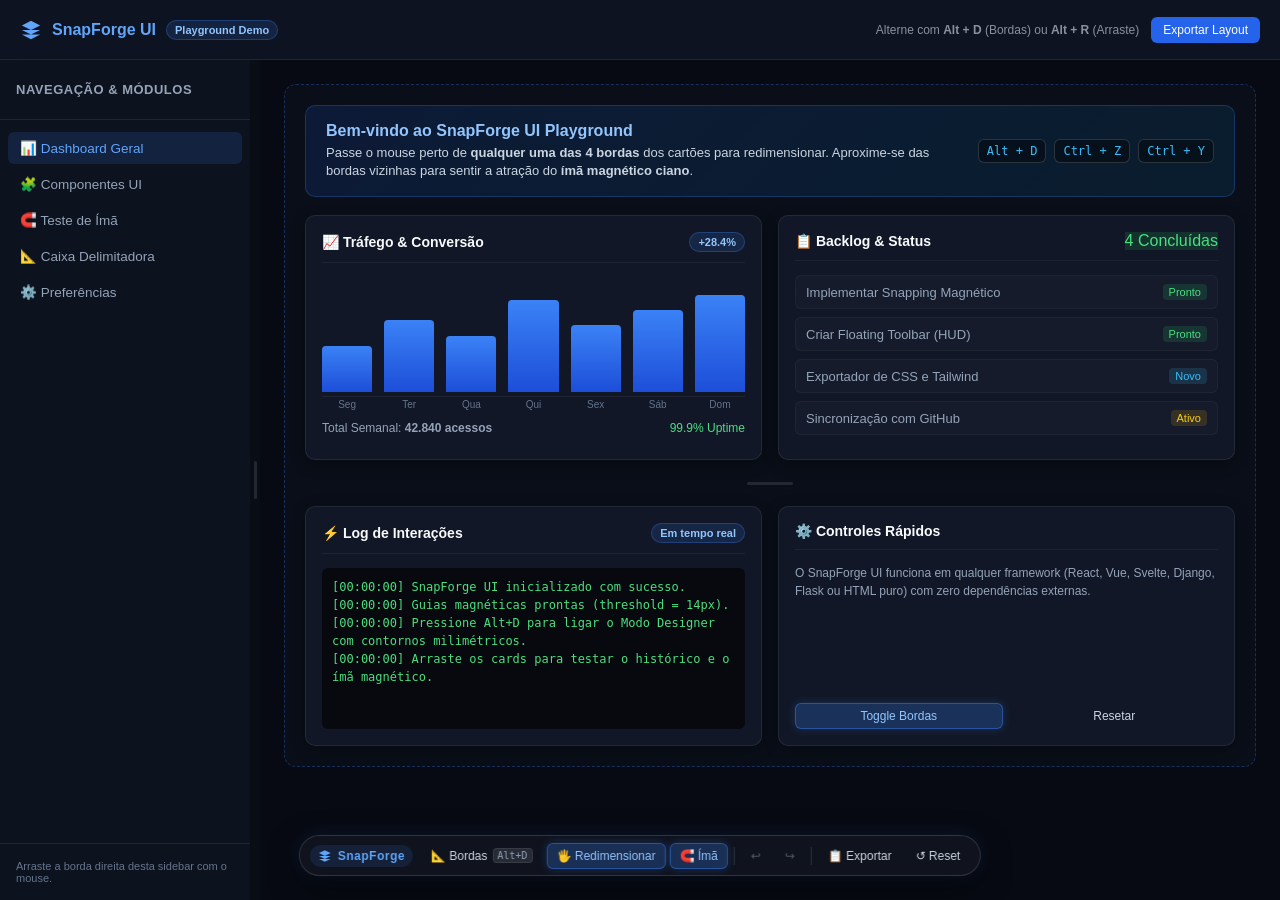
==== examples/index.html @ 5675fc35 "feat: initial release of SnapForge UI with 4-way resizing, magnetic snapping, floating HUD, and layo" ====
<!DOCTYPE html>
<html lang="pt-BR">
<head>
  <meta charset="UTF-8">
  <meta name="viewport" content="width=device-width, initial-scale=1.0">
  <title>SnapForge UI — Interactive Playground & Live Demo</title>
  <link rel="stylesheet" href="../resources/ui-designer.css">
  <style>
    :root {
      --header-height: 60px;
      --sidebar-width: 250px;
      --bg-dark: #090d16;
      --bg-card: #111726;
      --border-color: rgba(255, 255, 255, 0.08);
      --text-main: #f1f5f9;
      --text-muted: #94a3b8;
      --primary: #3b82f6;
    }

    * {
      box-sizing: border-box;
      margin: 0;
      padding: 0;
    }

    body {
      background-color: var(--bg-dark);
      color: var(--text-main);
      font-family: -apple-system, BlinkMacSystemFont, "Segoe UI", Roboto, "Helvetica Neue", sans-serif;
      height: 100vh;
      overflow: hidden;
      display: flex;
      flex-direction: column;
    }

    /* 1. Header Global com Linha Contínua */
    .top-header-clean {
      height: var(--header-height);
      border-bottom: 1px solid var(--border-color);
      display: flex;
      align-items: center;
      justify-content: space-between;
      padding: 0 20px;
      background: rgba(17, 23, 38, 0.7);
      backdrop-filter: blur(10px);
      flex-shrink: 0;
      z-index: 10;
    }

    .brand-section {
      display: flex;
      align-items: center;
      gap: 10px;
      font-weight: 700;
      font-size: 16px;
      color: #60a5fa;
    }

    .header-actions {
      display: flex;
      align-items: center;
      gap: 12px;
    }

    .badge-pill {
      font-size: 11px;
      padding: 3px 8px;
      background: rgba(59, 130, 246, 0.15);
      border: 1px solid rgba(59, 130, 246, 0.3);
      border-radius: 9999px;
      color: #93c5fd;
      font-weight: 600;
    }

    /* 2. Container Principal (Sidebar + Workspace) */
    .app-workspace {
      display: flex;
      flex: 1;
      height: calc(100vh - var(--header-height));
      overflow: hidden;
    }

    /* 3. Sidebar */
    .sidebar {
      width: var(--sidebar-width);
      min-width: 180px;
      max-width: 480px;
      background: #0d121f;
      display: flex;
      flex-direction: column;
      flex-shrink: 0;
      overflow-y: auto;
    }

    .sidebar-header {
      height: var(--header-height);
      display: flex;
      align-items: center;
      padding: 0 16px;
      border-bottom: 1px solid var(--border-color);
      font-weight: 600;
      font-size: 13px;
      color: var(--text-muted);
      text-transform: uppercase;
      letter-spacing: 0.5px;
    }

    .sidebar-nav {
      padding: 12px 8px;
      display: flex;
      flex-direction: column;
      gap: 4px;
    }

    .sidebar-link {
      display: flex;
      align-items: center;
      gap: 10px;
      padding: 8px 12px;
      border-radius: 6px;
      color: var(--text-muted);
      text-decoration: none;
      font-size: 13.5px;
      font-weight: 500;
      transition: all 0.15s ease;
    }

    .sidebar-link:hover, .sidebar-link.active {
      background: rgba(255, 255, 255, 0.05);
      color: #ffffff;
    }

    .sidebar-link.active {
      background: rgba(59, 130, 246, 0.15);
      color: #60a5fa;
    }

    /* 4. Canvas da Página (Caixa Delimitadora Azul) */
    .page-viewport {
      flex: 1;
      overflow: auto;
      padding: 24px;
      background: #070a12;
      position: relative;
    }

    .app-page {
      max-width: var(--page-width, 100%);
      min-height: 520px;
      background: rgba(17, 23, 38, 0.35);
      border: 1px dashed rgba(59, 130, 246, 0.3);
      border-radius: 12px;
      padding: 20px;
      display: flex;
      flex-direction: column;
      gap: 18px;
      position: relative;
      transition: border-color 0.2s;
    }

    .banner-welcome {
      background: linear-gradient(135deg, rgba(37, 99, 235, 0.15) 0%, rgba(14, 165, 233, 0.1) 100%);
      border: 1px solid rgba(59, 130, 246, 0.25);
      border-radius: 10px;
      padding: 16px 20px;
      display: flex;
      align-items: center;
      justify-content: space-between;
      gap: 16px;
    }

    .banner-welcome h2 {
      font-size: 16px;
      color: #93c5fd;
      margin-bottom: 4px;
    }

    .banner-welcome p {
      font-size: 13px;
      color: #cbd5e1;
      line-height: 1.4;
    }

    .keys-hint {
      display: flex;
      gap: 8px;
      flex-shrink: 0;
    }

    .key-badge {
      display: inline-flex;
      align-items: center;
      gap: 4px;
      background: rgba(0, 0, 0, 0.4);
      border: 1px solid rgba(255, 255, 255, 0.15);
      padding: 4px 8px;
      border-radius: 6px;
      font-size: 12px;
      font-family: monospace;
      color: #38bdf8;
    }

    /* 5. Grid de Painéis Resizáveis */
    .dashboard-row {
      display: flex;
      gap: 16px;
      align-items: stretch;
      min-height: 240px;
    }

    .panel-card {
      background: var(--bg-card);
      border: 1px solid var(--border-color);
      border-radius: 10px;
      padding: 16px;
      display: flex;
      flex-direction: column;
      overflow: hidden;
      box-shadow: 0 4px 15px rgba(0, 0, 0, 0.25);
      flex: 1;
      min-width: 220px;
    }

    .panel-card-head {
      display: flex;
      align-items: center;
      justify-content: space-between;
      margin-bottom: 14px;
      padding-bottom: 10px;
      border-bottom: 1px solid rgba(255, 255, 255, 0.05);
    }

    .panel-card-title {
      font-size: 14px;
      font-weight: 600;
      color: #f8fafc;
      display: flex;
      align-items: center;
      gap: 8px;
    }

    .panel-card-body {
      flex: 1;
      display: flex;
      flex-direction: column;
      font-size: 13px;
      color: var(--text-muted);
    }

    /* Simulação de Gráfico de Barras */
    .chart-bar-container {
      display: flex;
      align-items: flex-end;
      gap: 12px;
      height: 120px;
      padding: 12px 0 4px;
      border-bottom: 1px solid rgba(255, 255, 255, 0.06);
    }

    .chart-bar {
      flex: 1;
      background: linear-gradient(180deg, #3b82f6 0%, #1d4ed8 100%);
      border-radius: 4px 4px 0 0;
      transition: height 0.3s ease;
      position: relative;
    }

    .chart-bar:hover {
      background: linear-gradient(180deg, #60a5fa 0%, #2563eb 100%);
    }

    .chart-bar::after {
      content: attr(data-label);
      position: absolute;
      bottom: -18px;
      left: 50%;
      transform: translateX(-50%);
      font-size: 10px;
      color: #64748b;
    }

    /* Lista de Itens / Tarefas */
    .task-item {
      display: flex;
      align-items: center;
      justify-content: space-between;
      padding: 8px 10px;
      background: rgba(255, 255, 255, 0.02);
      border: 1px solid rgba(255, 255, 255, 0.04);
      border-radius: 6px;
      margin-bottom: 8px;
    }

    .task-badge {
      font-size: 11px;
      padding: 2px 6px;
      border-radius: 4px;
    }
    .badge-ok { background: rgba(34, 197, 94, 0.15); color: #4ade80; }
    .badge-warn { background: rgba(234, 179, 8, 0.15); color: #facc15; }
    .badge-info { background: rgba(56, 189, 248, 0.15); color: #38bdf8; }

    /* Terminal de Logs */
    .terminal-box {
      background: #07090e;
      border-radius: 6px;
      padding: 10px;
      font-family: monospace;
      font-size: 12px;
      color: #4ade80;
      line-height: 1.5;
      overflow-y: auto;
      flex: 1;
    }
  </style>
</head>
<body class="enable-resizing">

  <!-- 1. Header Global -->
  <header class="top-header-clean">
    <div class="brand-section">
      <svg width="22" height="22" viewBox="0 0 24 24" fill="currentColor">
        <path d="M12 2L2 7l10 5 10-5-10-5zM2 17l10 5 10-5M2 12l10 5 10-5"/>
      </svg>
      <span>SnapForge UI</span>
      <span class="badge-pill">Playground Demo</span>
    </div>

    <div class="header-actions">
      <span style="font-size:12px; color:#8b90a0;">Alterne com <b>Alt + D</b> (Bordas) ou <b>Alt + R</b> (Arraste)</span>
      <button class="btn-clean-action" style="padding:6px 12px; font-size:12px; border-radius:6px; background:#2563eb; color:#fff; border:none; cursor:pointer;" onclick="SnapForge.openExportModal()">
        Exportar Layout
      </button>
    </div>
  </header>

  <!-- 2. Workspace com Sidebar e Canvas -->
  <div class="app-workspace">

    <!-- Barra Lateral -->
    <aside class="sidebar">
      <div class="sidebar-header">
        <span>Navegação & Módulos</span>
      </div>
      <nav class="sidebar-nav">
        <a href="#" class="sidebar-link active">📊 Dashboard Geral</a>
        <a href="#" class="sidebar-link">🧩 Componentes UI</a>
        <a href="#" class="sidebar-link">🧲 Teste de Ímã</a>
        <a href="#" class="sidebar-link">📐 Caixa Delimitadora</a>
        <a href="#" class="sidebar-link">⚙️ Preferências</a>
      </nav>
      <div style="padding:16px; margin-top:auto; font-size:11px; color:#64748b; border-top:1px solid var(--border-color);">
        Arraste a borda direita desta sidebar com o mouse.
      </div>
    </aside>

    <!-- Divisor Arrastável Lateral -->
    <div class="layout-resizer" title="Arraste para redimensionar a sidebar"></div>

    <!-- Área Principal de Design -->
    <main class="page-viewport">
      <div class="app-page active">

        <!-- Banner com Instruções Rápidas -->
        <div class="banner-welcome">
          <div>
            <h2>Bem-vindo ao SnapForge UI Playground</h2>
            <p>Passe o mouse perto de <b>qualquer uma das 4 bordas</b> dos cartões para redimensionar. Aproxime-se das bordas vizinhas para sentir a atração do <b>ímã magnético ciano</b>.</p>
          </div>
          <div class="keys-hint">
            <span class="key-badge">Alt + D</span>
            <span class="key-badge">Ctrl + Z</span>
            <span class="key-badge">Ctrl + Y</span>
          </div>
        </div>

        <!-- Linha Superior de Painéis -->
        <div class="dashboard-row">
          
          <!-- Card 1: Métricas -->
          <div class="panel-card" id="card-metrics">
            <div class="panel-card-head">
              <span class="panel-card-title">📈 Tráfego & Conversão</span>
              <span class="badge-pill">+28.4%</span>
            </div>
            <div class="panel-card-body">
              <div class="chart-bar-container">
                <div class="chart-bar" style="height: 45%;" data-label="Seg"></div>
                <div class="chart-bar" style="height: 70%;" data-label="Ter"></div>
                <div class="chart-bar" style="height: 55%;" data-label="Qua"></div>
                <div class="chart-bar" style="height: 90%;" data-label="Qui"></div>
                <div class="chart-bar" style="height: 65%;" data-label="Sex"></div>
                <div class="chart-bar" style="height: 80%;" data-label="Sáb"></div>
                <div class="chart-bar" style="height: 95%;" data-label="Dom"></div>
              </div>
              <div style="margin-top:24px; display:flex; justify-content:space-between; font-size:12px;">
                <span>Total Semanal: <b>42.840 acessos</b></span>
                <span style="color:#4ade80;">99.9% Uptime</span>
              </div>
            </div>
          </div>

          <!-- Card 2: Tarefas -->
          <div class="panel-card" id="card-tasks">
            <div class="panel-card-head">
              <span class="panel-card-title">📋 Backlog & Status</span>
              <span class="badge-ok">4 Concluídas</span>
            </div>
            <div class="panel-card-body">
              <div class="task-item">
                <span>Implementar Snapping Magnético</span>
                <span class="task-badge badge-ok">Pronto</span>
              </div>
              <div class="task-item">
                <span>Criar Floating Toolbar (HUD)</span>
                <span class="task-badge badge-ok">Pronto</span>
              </div>
              <div class="task-item">
                <span>Exportador de CSS e Tailwind</span>
                <span class="task-badge badge-info">Novo</span>
              </div>
              <div class="task-item">
                <span>Sincronização com GitHub</span>
                <span class="task-badge badge-warn">Ativo</span>
              </div>
            </div>
          </div>

        </div>

        <!-- Divisor Horizontal Arrastável entre Linhas -->
        <div class="layout-resizer-vertical" title="Arraste para redimensionar verticalmente"></div>

        <!-- Linha Inferior de Painéis -->
        <div class="dashboard-row">

          <!-- Card 3: Terminal de Eventos -->
          <div class="panel-card" id="card-logs">
            <div class="panel-card-head">
              <span class="panel-card-title">⚡ Log de Interações</span>
              <span class="badge-pill">Em tempo real</span>
            </div>
            <div class="panel-card-body">
              <div class="terminal-box" id="logBox">
                [00:00:00] SnapForge UI inicializado com sucesso.<br>
                [00:00:00] Guias magnéticas prontas (threshold = 14px).<br>
                [00:00:00] Pressione Alt+D para ligar o Modo Designer com contornos milimétricos.<br>
                [00:00:00] Arraste os cards para testar o histórico e o ímã magnético.
              </div>
            </div>
          </div>

          <!-- Card 4: Ajustes Rápidos -->
          <div class="panel-card" id="card-settings">
            <div class="panel-card-head">
              <span class="panel-card-title">⚙️ Controles Rápidos</span>
            </div>
            <div class="panel-card-body" style="gap:10px;">
              <p style="font-size:12px; line-height:1.5;">
                O SnapForge UI funciona em qualquer framework (React, Vue, Svelte, Django, Flask ou HTML puro) com zero dependências externas.
              </p>
              <div style="display:flex; gap:8px; margin-top:auto;">
                <button class="snapforge-btn active" style="flex:1; justify-content:center;" onclick="SnapForge.toggleEdges()">
                  Toggle Bordas
                </button>
                <button class="snapforge-btn" style="flex:1; justify-content:center;" onclick="SnapForge.resetAll(true)">
                  Resetar
                </button>
              </div>
            </div>
          </div>

        </div>

      </div>
    </main>

  </div>

  <!-- Inclusão do Motor JavaScript SnapForge UI -->
  <script src="../resources/ui-designer.js"></script>
  <script>
    window.addEventListener('DOMContentLoaded', () => {
      SnapForge.init({
        cardSelector: '.panel-card',
        pageSelector: '.app-page.active',
        storagePrefix: 'snapforge_demo',
        showToolbar: true,
        enableMagneticSnap: true,
        snapThreshold: 14
      });

      // Log interativo
      const logBox = document.getElementById('logBox');
      function addLog(msg) {
        if (!logBox) return;
        const time = new Date().toLocaleTimeString();
        logBox.innerHTML += `<br>[${time}] ${msg}`;
        logBox.scrollTop = logBox.scrollHeight;
      }

      window.addEventListener('keydown', (e) => {
        if (e.altKey && (e.key === 'd' || e.key === 'D')) {
          addLog('Atalho Alt+D acionado: Alternou contornos');
        }
        if ((e.ctrlKey || e.metaKey) && (e.key === 'z' || e.key === 'Z')) {
          addLog('Atalho Desfazer acionado');
        }
      });
    });
  </script>
</body>
</html>
---- resources/ui-designer.css ----
/* ==============================================================================
   UI Layout Designer & Edge Inspector - Reusable CSS
   ============================================================================== */

/* 1. Modo Designer / Detecção de Bordas Milimétrica (Outlines) */
body.debug-edges * {
  outline: 1px dashed rgba(255, 255, 255, 0.12) !important;
}

body.debug-edges .viewport-container,
body.debug-edges .app-page {
  outline: 2px dashed rgba(59, 130, 246, 0.8) !important;
  outline-offset: -2px;
}

body.debug-edges .grid-container,
body.debug-edges .dashboard-grid {
  outline: 2px dashed rgba(245, 158, 11, 0.8) !important;
}

body.debug-edges .panel-card,
body.debug-edges .card,
body.debug-edges [data-resizable="true"] {
  outline: 1.5px solid rgba(54, 214, 113, 0.85) !important;
  outline-offset: -1px;
}

body.debug-edges .metric-box {
  outline: 1.5px solid rgba(0, 212, 255, 0.85) !important;
}

body.debug-edges input,
body.debug-edges select,
body.debug-edges textarea {
  outline: 1.5px solid rgba(255, 99, 132, 0.75) !important;
}

/* 2. Redimensionador Universal nos 4 Lados */
.panel-card,
.card,
[data-resizable="true"] {
  box-sizing: border-box;
  position: relative;
}

body.enable-resizing .panel-card,
body.enable-resizing .card,
body.enable-resizing [data-resizable="true"] {
  box-sizing: border-box;
  max-height: 85vh; /* Previne estouro e scroll infinito */
}

/* Indicadores de Borda Ativa nos 4 Lados */
body.enable-resizing .resizing-n { border-top: 2px solid #3b82f6 !important; }
body.enable-resizing .resizing-s { border-bottom: 2px solid #3b82f6 !important; }
body.enable-resizing .resizing-e { border-right: 2px solid #3b82f6 !important; }
body.enable-resizing .resizing-w { border-left: 2px solid #3b82f6 !important; }

/* 3. Divisores Arrastáveis (Splitters de Colunas e Linhas) */
.layout-resizer {
  width: 10px;
  cursor: col-resize;
  background: transparent;
  flex-shrink: 0;
  display: flex;
  align-items: center;
  justify-content: center;
  user-select: none;
}
.layout-resizer::after {
  content: "";
  width: 3px;
  height: 38px;
  background: #8b90a0;
  border-radius: 2px;
  opacity: 0.2;
  transition: all 0.2s ease;
}
body.enable-resizing .layout-resizer:hover::after,
body.enable-resizing .layout-resizer.is-dragging::after {
  background: #3b82f6;
  opacity: 1;
  height: 56px;
  box-shadow: 0 0 10px rgba(59, 130, 246, 0.85);
}

.layout-resizer-vertical {
  height: 10px;
  cursor: row-resize;
  background: transparent;
  flex-shrink: 0;
  display: flex;
  align-items: center;
  justify-content: center;
  user-select: none;
}
.layout-resizer-vertical::after {
  content: "";
  width: 46px;
  height: 3px;
  background: #8b90a0;
  border-radius: 2px;
  opacity: 0.2;
  transition: all 0.2s ease;
}
body.enable-resizing .layout-resizer-vertical:hover::after,
body.enable-resizing .layout-resizer-vertical.is-dragging::after {
  background: #3b82f6;
  opacity: 1;
  width: 72px;
  box-shadow: 0 0 10px rgba(59, 130, 246, 0.85);
}

/* ==============================================================================
   4. SnapForge Floating HUD (Barra Flutuante de Controle)
   ============================================================================== */
.snapforge-hud {
  position: fixed;
  bottom: 24px;
  left: 50%;
  transform: translateX(-50%);
  z-index: 100000;
  display: flex;
  align-items: center;
  gap: 8px;
  padding: 6px 10px;
  background: rgba(18, 22, 34, 0.85);
  backdrop-filter: blur(12px);
  -webkit-backdrop-filter: blur(12px);
  border: 1px solid rgba(255, 255, 255, 0.14);
  border-radius: 9999px;
  box-shadow: 0 10px 30px rgba(0, 0, 0, 0.5), 0 0 20px rgba(59, 130, 246, 0.15);
  font-family: -apple-system, BlinkMacSystemFont, "Segoe UI", Roboto, "Helvetica Neue", sans-serif;
  font-size: 13px;
  color: #f1f5f9;
  user-select: none;
  transition: all 0.25s cubic-bezier(0.16, 1, 0.3, 1);
}

.snapforge-hud.snapforge-minimized {
  padding: 6px 12px;
  border-radius: 9999px;
  background: rgba(18, 22, 34, 0.9);
}

.snapforge-hud.snapforge-minimized .snapforge-hud-group {
  display: none !important;
}

.snapforge-hud-brand {
  display: flex;
  align-items: center;
  gap: 6px;
  font-weight: 700;
  font-size: 12px;
  letter-spacing: 0.5px;
  color: #60a5fa;
  padding: 4px 8px;
  border-radius: 9999px;
  background: rgba(59, 130, 246, 0.12);
  cursor: pointer;
}

.snapforge-hud-brand svg {
  width: 14px;
  height: 14px;
  fill: currentColor;
}

.snapforge-hud-group {
  display: flex;
  align-items: center;
  gap: 4px;
}

.snapforge-hud-sep {
  width: 1px;
  height: 18px;
  background: rgba(255, 255, 255, 0.12);
  margin: 0 2px;
}

.snapforge-btn {
  display: inline-flex;
  align-items: center;
  gap: 5px;
  background: transparent;
  border: 1px solid transparent;
  color: #cbd5e1;
  padding: 5px 9px;
  border-radius: 6px;
  font-size: 12px;
  font-weight: 500;
  cursor: pointer;
  transition: all 0.15s ease;
  white-space: nowrap;
}

.snapforge-btn:hover {
  background: rgba(255, 255, 255, 0.08);
  color: #ffffff;
  border-color: rgba(255, 255, 255, 0.1);
}

.snapforge-btn.active {
  background: rgba(59, 130, 246, 0.25);
  color: #93c5fd;
  border-color: rgba(59, 130, 246, 0.45);
  box-shadow: 0 0 10px rgba(59, 130, 246, 0.25);
}

.snapforge-btn:disabled {
  opacity: 0.35;
  cursor: not-allowed;
  pointer-events: none;
}

.snapforge-btn kbd {
  font-size: 10px;
  background: rgba(255, 255, 255, 0.1);
  padding: 1px 4px;
  border-radius: 4px;
  color: #94a3b8;
  border: 1px solid rgba(255, 255, 255, 0.08);
}

/* ==============================================================================
   5. SnapForge Modal de Exportação
   ============================================================================== */
.snapforge-modal-backdrop {
  position: fixed;
  inset: 0;
  background: rgba(0, 0, 0, 0.7);
  backdrop-filter: blur(6px);
  -webkit-backdrop-filter: blur(6px);
  z-index: 100005;
  display: flex;
  align-items: center;
  justify-content: center;
  padding: 20px;
  opacity: 0;
  pointer-events: none;
  transition: opacity 0.2s ease;
}

.snapforge-modal-backdrop.active {
  opacity: 1;
  pointer-events: auto;
}

.snapforge-modal {
  background: #111520;
  border: 1px solid rgba(255, 255, 255, 0.15);
  border-radius: 12px;
  width: 100%;
  max-width: 640px;
  box-shadow: 0 20px 50px rgba(0, 0, 0, 0.7), 0 0 25px rgba(59, 130, 246, 0.2);
  display: flex;
  flex-direction: column;
  overflow: hidden;
  transform: scale(0.96);
  transition: transform 0.2s ease;
}

.snapforge-modal-backdrop.active .snapforge-modal {
  transform: scale(1);
}

.snapforge-modal-header {
  display: flex;
  align-items: center;
  justify-content: space-between;
  padding: 14px 18px;
  border-bottom: 1px solid rgba(255, 255, 255, 0.08);
}

.snapforge-modal-title {
  font-size: 15px;
  font-weight: 600;
  color: #f8fafc;
  display: flex;
  align-items: center;
  gap: 8px;
}

.snapforge-modal-close {
  background: none;
  border: none;
  color: #94a3b8;
  font-size: 18px;
  cursor: pointer;
  padding: 4px;
  line-height: 1;
  border-radius: 4px;
}

.snapforge-modal-close:hover {
  color: #f1f5f9;
  background: rgba(255, 255, 255, 0.1);
}

.snapforge-modal-tabs {
  display: flex;
  gap: 4px;
  padding: 10px 18px 0;
  border-bottom: 1px solid rgba(255, 255, 255, 0.08);
}

.snapforge-tab-btn {
  background: none;
  border: none;
  color: #94a3b8;
  padding: 8px 14px;
  font-size: 13px;
  font-weight: 500;
  cursor: pointer;
  border-bottom: 2px solid transparent;
  transition: all 0.15s ease;
}

.snapforge-tab-btn.active {
  color: #60a5fa;
  border-bottom-color: #3b82f6;
}

.snapforge-modal-body {
  padding: 16px 18px;
}

.snapforge-code-box {
  background: #090c13;
  border: 1px solid rgba(255, 255, 255, 0.08);
  border-radius: 8px;
  padding: 14px;
  font-family: ui-monospace, SFMono-Regular, Menlo, Monaco, Consolas, "Liberation Mono", monospace;
  font-size: 12.5px;
  line-height: 1.5;
  color: #38bdf8;
  max-height: 280px;
  overflow: auto;
  white-space: pre-wrap;
  word-break: break-all;
}

.snapforge-modal-footer {
  display: flex;
  align-items: center;
  justify-content: flex-end;
  gap: 10px;
  padding: 12px 18px;
  border-top: 1px solid rgba(255, 255, 255, 0.08);
  background: rgba(0, 0, 0, 0.2);
}

.snapforge-btn-primary {
  background: #2563eb;
  color: #ffffff;
  border: none;
  padding: 7px 14px;
  border-radius: 6px;
  font-size: 13px;
  font-weight: 600;
  cursor: pointer;
  display: flex;
  align-items: center;
  gap: 6px;
  transition: background 0.15s ease;
}

.snapforge-btn-primary:hover {
  background: #1d4ed8;
}

/* ==============================================================================
   6. SnapForge Toast Notifications
   ============================================================================== */
.snapforge-toast {
  position: fixed;
  top: 24px;
  right: 24px;
  background: #0f172a;
  color: #38bdf8;
  border: 1px solid rgba(56, 189, 248, 0.4);
  box-shadow: 0 10px 25px rgba(0, 0, 0, 0.5), 0 0 15px rgba(56, 189, 248, 0.2);
  padding: 10px 16px;
  border-radius: 8px;
  font-size: 13px;
  font-weight: 500;
  z-index: 100010;
  opacity: 0;
  transform: translateY(-8px);
  transition: all 0.2s cubic-bezier(0.16, 1, 0.3, 1);
  pointer-events: none;
}

.snapforge-toast.show {
  opacity: 1;
  transform: translateY(0);
}
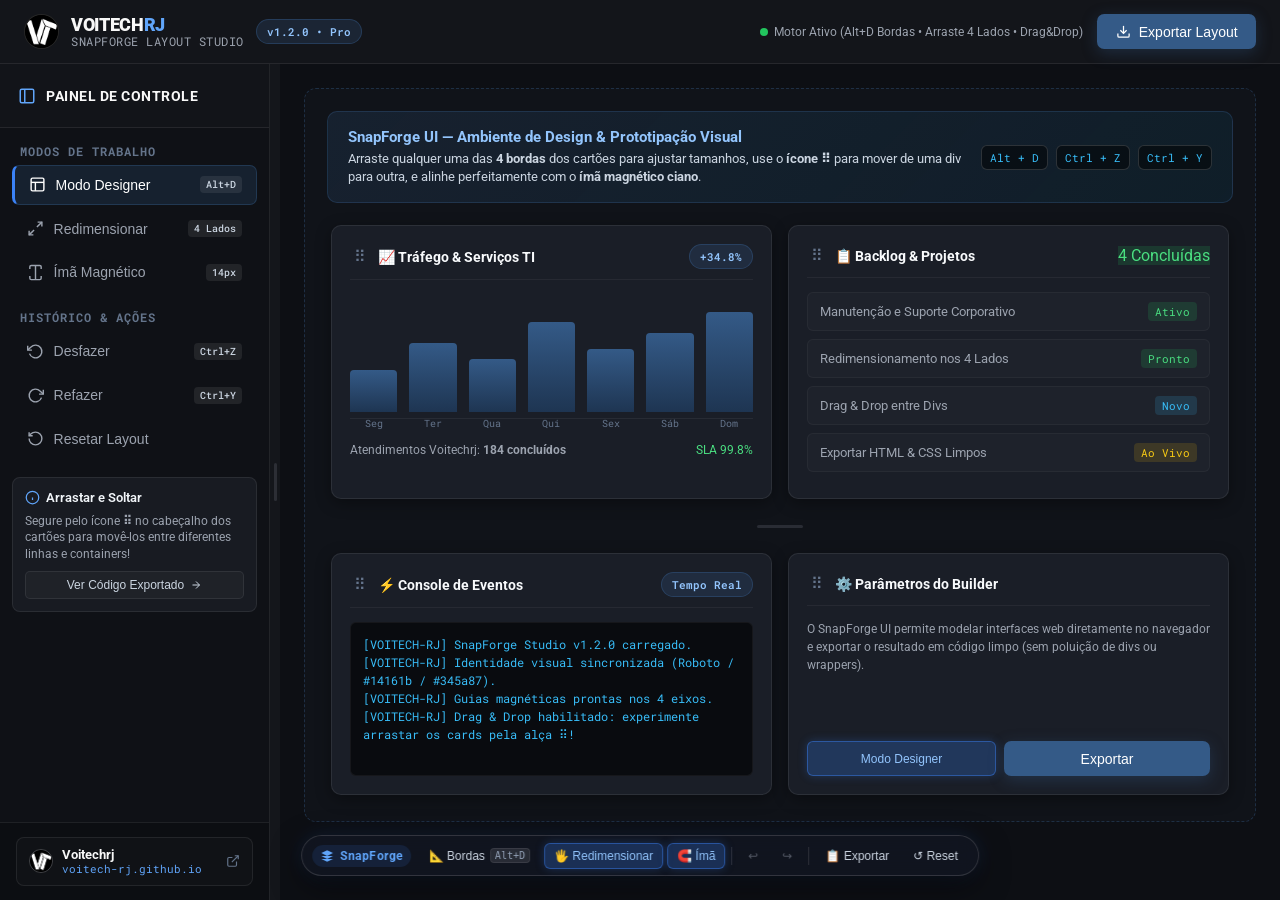
==== commit 0658b580: "feat: in-browser visual builder with drag & drop reparenting, clean HTML export, and Voitechrj ident" ====
--- a/examples/index.html
+++ b/examples/index.html
@@ -3,18 +3,36 @@
 <head>
   <meta charset="UTF-8">
   <meta name="viewport" content="width=device-width, initial-scale=1.0">
-  <title>SnapForge UI — Interactive Playground & Live Demo</title>
+  <title>SnapForge UI — Voitechrj Layout Studio</title>
+  <!-- Google Fonts: Roboto & Roboto Mono (Identidade Voitechrj) -->
+  <link rel="preconnect" href="https://fonts.googleapis.com">
+  <link rel="preconnect" href="https://fonts.gstatic.com" crossorigin>
+  <link href="https://fonts.googleapis.com/css2?family=Roboto:wght@300;400;500;700;900&family=Roboto+Mono:wght@400;500;600&display=swap" rel="stylesheet">
+  
   <link rel="stylesheet" href="../resources/ui-designer.css">
   <style>
+    /* ==========================================================================
+       Variáveis de Design System — Padrão Oficial Voitechrj
+       ========================================================================== */
     :root {
-      --header-height: 60px;
-      --sidebar-width: 250px;
-      --bg-dark: #090d16;
-      --bg-card: #111726;
-      --border-color: rgba(255, 255, 255, 0.08);
-      --text-main: #f1f5f9;
-      --text-muted: #94a3b8;
-      --primary: #3b82f6;
+      --header-height: 64px;
+      --sidebar-width: 270px;
+      --color-primary: #345a87;
+      --color-primary-hover: #3f6ca0;
+      --color-primary-active: #034694;
+      --color-secondary: #1f2937;
+      --color-background: #14161b;
+      --color-sidebar: #0f1116;
+      --color-surface: #181b22;
+      --color-surface-card: #1a1e27;
+      --color-surface-lighter: #222733;
+      --color-text: #f8f8f8;
+      --color-text-muted: #9ca3af;
+      --color-border: rgba(255, 255, 255, 0.08);
+      --color-border-focus: #345a87;
+      --font-sans: "Roboto", -apple-system, BlinkMacSystemFont, "Segoe UI", sans-serif;
+      --font-display: "Roboto", -apple-system, BlinkMacSystemFont, "Segoe UI", sans-serif;
+      --font-mono: "Roboto Mono", ui-monospace, SFMono-Regular, Menlo, monospace;
     }
 
     * {
@@ -24,24 +42,25 @@
     }
 
     body {
-      background-color: var(--bg-dark);
-      color: var(--text-main);
-      font-family: -apple-system, BlinkMacSystemFont, "Segoe UI", Roboto, "Helvetica Neue", sans-serif;
+      background-color: var(--color-background);
+      color: var(--color-text);
+      font-family: var(--font-sans);
       height: 100vh;
       overflow: hidden;
       display: flex;
       flex-direction: column;
+      -webkit-font-smoothing: antialiased;
     }
 
     /* 1. Header Global com Linha Contínua */
     .top-header-clean {
       height: var(--header-height);
-      border-bottom: 1px solid var(--border-color);
+      border-bottom: 1px solid var(--color-border);
       display: flex;
       align-items: center;
       justify-content: space-between;
-      padding: 0 20px;
-      background: rgba(17, 23, 38, 0.7);
+      padding: 0 24px;
+      background: rgba(20, 22, 27, 0.96);
       backdrop-filter: blur(10px);
       flex-shrink: 0;
       z-index: 10;
@@ -50,28 +69,93 @@
     .brand-section {
       display: flex;
       align-items: center;
-      gap: 10px;
-      font-weight: 700;
-      font-size: 16px;
+      gap: 12px;
+    }
+
+    .header-logo-wrapper {
+      width: 2.2rem;
+      height: 2.2rem;
+      border-radius: 50%;
+      overflow: hidden;
+      border: 1px solid rgba(255, 255, 255, 0.15);
+      background-color: #000000;
+      display: flex;
+      align-items: center;
+      justify-content: center;
+      flex-shrink: 0;
+    }
+
+    .header-logo-img {
+      width: 100%;
+      height: 100%;
+      object-fit: cover;
+    }
+
+    .brand-text-block {
+      display: flex;
+      flex-direction: column;
+      line-height: 1.15;
+    }
+
+    .brand-title {
+      font-size: 1.15rem;
+      font-weight: 900;
+      font-family: var(--font-display);
+      letter-spacing: -0.02em;
+      color: #f8f8f8;
+    }
+
+    .brand-title span {
       color: #60a5fa;
     }
 
+    .brand-subtitle {
+      font-size: 0.72rem;
+      color: var(--color-text-muted);
+      font-family: var(--font-mono);
+      letter-spacing: 0.5px;
+      text-transform: uppercase;
+    }
+
     .header-actions {
       display: flex;
       align-items: center;
-      gap: 12px;
-    }
-
-    .badge-pill {
+      gap: 14px;
+    }
+
+    .badge-voitech {
       font-size: 11px;
-      padding: 3px 8px;
-      background: rgba(59, 130, 246, 0.15);
-      border: 1px solid rgba(59, 130, 246, 0.3);
+      font-family: var(--font-mono);
+      padding: 4px 10px;
+      background: rgba(52, 90, 135, 0.25);
+      border: 1px solid rgba(52, 90, 135, 0.45);
       border-radius: 9999px;
       color: #93c5fd;
       font-weight: 600;
     }
 
+    .btn-primary-voitech {
+      background-color: var(--color-primary);
+      color: #ffffff;
+      padding: 0.6rem 1.15rem;
+      border-radius: 0.45rem;
+      font-size: 0.875rem;
+      font-weight: 500;
+      transition: all 0.25s ease;
+      display: inline-flex;
+      align-items: center;
+      gap: 0.5rem;
+      border: none;
+      box-shadow: 0 4px 15px rgba(52, 90, 135, 0.35);
+      cursor: pointer;
+    }
+
+    .btn-primary-voitech:hover {
+      background-color: var(--color-primary-hover);
+      transform: translateY(-1px);
+      box-shadow: 0 6px 20px rgba(52, 90, 135, 0.45);
+    }
+
     /* 2. Container Principal (Sidebar + Workspace) */
     .app-workspace {
       display: flex;
@@ -80,59 +164,235 @@
       overflow: hidden;
     }
 
-    /* 3. Sidebar */
+    /* 3. Painel Esquerdo (Sidebar Voitechrj) */
     .sidebar {
       width: var(--sidebar-width);
-      min-width: 180px;
+      min-width: 220px;
       max-width: 480px;
-      background: #0d121f;
+      background: var(--color-sidebar);
       display: flex;
       flex-direction: column;
       flex-shrink: 0;
-      overflow-y: auto;
+      border-right: 1px solid var(--color-border);
+      position: relative;
     }
 
     .sidebar-header {
       height: var(--header-height);
       display: flex;
       align-items: center;
-      padding: 0 16px;
-      border-bottom: 1px solid var(--border-color);
+      gap: 10px;
+      padding: 0 18px;
+      border-bottom: 1px solid var(--color-border);
+      font-weight: 700;
+      font-size: 0.85rem;
+      color: var(--color-text);
+      letter-spacing: 0.5px;
+      text-transform: uppercase;
+      background: rgba(255, 255, 255, 0.01);
+    }
+
+    .sidebar-header svg {
+      color: #60a5fa;
+    }
+
+    .sidebar-body {
+      flex: 1;
+      overflow-y: auto;
+      padding: 16px 12px;
+      display: flex;
+      flex-direction: column;
+      gap: 18px;
+    }
+
+    .sidebar-section-title {
+      font-size: 0.72rem;
+      font-weight: 700;
+      font-family: var(--font-mono);
+      text-transform: uppercase;
+      color: #64748b;
+      letter-spacing: 1px;
+      padding: 0 8px;
+      margin-bottom: 6px;
+    }
+
+    .sidebar-nav {
+      display: flex;
+      flex-direction: column;
+      gap: 4px;
+    }
+
+    .sidebar-btn {
+      display: flex;
+      align-items: center;
+      justify-content: space-between;
+      width: 100%;
+      padding: 0.65rem 0.85rem;
+      border-radius: 0.45rem;
+      background: transparent;
+      border: 1px solid transparent;
+      color: var(--color-text-muted);
+      font-size: 0.875rem;
+      font-weight: 500;
+      text-align: left;
+      cursor: pointer;
+      transition: all 0.2s ease;
+      text-decoration: none;
+    }
+
+    .sidebar-btn-left {
+      display: flex;
+      align-items: center;
+      gap: 10px;
+    }
+
+    .sidebar-btn svg {
+      width: 17px;
+      height: 17px;
+      fill: none;
+      stroke: currentColor;
+      stroke-width: 2;
+      flex-shrink: 0;
+    }
+
+    .sidebar-btn:hover {
+      background: rgba(255, 255, 255, 0.04);
+      color: var(--color-text);
+      transform: translateX(2px);
+    }
+
+    .sidebar-btn.active {
+      background: rgba(52, 90, 135, 0.22);
+      color: #ffffff;
+      border-color: rgba(52, 90, 135, 0.4);
+      border-left: 3px solid #3b82f6;
+    }
+
+    .sidebar-badge {
+      font-size: 10px;
+      font-family: var(--font-mono);
+      padding: 2px 6px;
+      border-radius: 4px;
+      background: rgba(255, 255, 255, 0.08);
+      color: #cbd5e1;
+    }
+
+    /* Card de Ações Rápidas no Painel */
+    .sidebar-action-card {
+      background: var(--color-surface);
+      border: 1px solid var(--color-border);
+      border-radius: 8px;
+      padding: 12px;
+      display: flex;
+      flex-direction: column;
+      gap: 8px;
+    }
+
+    .sidebar-action-card h4 {
+      font-size: 0.8rem;
       font-weight: 600;
-      font-size: 13px;
-      color: var(--text-muted);
-      text-transform: uppercase;
-      letter-spacing: 0.5px;
-    }
-
-    .sidebar-nav {
-      padding: 12px 8px;
-      display: flex;
-      flex-direction: column;
-      gap: 4px;
-    }
-
-    .sidebar-link {
-      display: flex;
-      align-items: center;
-      gap: 10px;
-      padding: 8px 12px;
-      border-radius: 6px;
-      color: var(--text-muted);
+      color: #f1f5f9;
+      display: flex;
+      align-items: center;
+      gap: 6px;
+    }
+
+    .sidebar-action-card p {
+      font-size: 0.75rem;
+      color: var(--color-text-muted);
+      line-height: 1.4;
+    }
+
+    .sidebar-action-card .btn-voitech-ghost {
+      width: 100%;
+      padding: 6px 10px;
+      font-size: 0.75rem;
+      font-weight: 500;
+      border-radius: 5px;
+      background: rgba(255, 255, 255, 0.03);
+      border: 1px solid rgba(255, 255, 255, 0.08);
+      color: #cbd5e1;
+      cursor: pointer;
+      display: flex;
+      align-items: center;
+      justify-content: center;
+      gap: 6px;
+      transition: all 0.15s ease;
+    }
+
+    .sidebar-action-card .btn-voitech-ghost:hover {
+      background: rgba(52, 90, 135, 0.3);
+      border-color: var(--color-primary);
+      color: #ffffff;
+    }
+
+    /* Rodapé Oficial Voitechrj na Sidebar */
+    .sidebar-footer {
+      padding: 14px 16px;
+      border-top: 1px solid var(--color-border);
+      background: rgba(10, 12, 16, 0.6);
+      display: flex;
+      flex-direction: column;
+      gap: 8px;
+    }
+
+    .voitech-footer-card {
+      display: flex;
+      align-items: center;
+      justify-content: space-between;
+      padding: 10px 12px;
+      background: rgba(255, 255, 255, 0.02);
+      border: 1px solid var(--color-border);
+      border-radius: 8px;
       text-decoration: none;
-      font-size: 13.5px;
-      font-weight: 500;
-      transition: all 0.15s ease;
-    }
-
-    .sidebar-link:hover, .sidebar-link.active {
-      background: rgba(255, 255, 255, 0.05);
-      color: #ffffff;
-    }
-
-    .sidebar-link.active {
-      background: rgba(59, 130, 246, 0.15);
+      transition: all 0.2s ease;
+    }
+
+    .voitech-footer-card:hover {
+      background: rgba(52, 90, 135, 0.18);
+      border-color: rgba(52, 90, 135, 0.45);
+      transform: translateY(-1px);
+      box-shadow: 0 4px 12px rgba(0, 0, 0, 0.3);
+    }
+
+    .voitech-footer-info {
+      display: flex;
+      align-items: center;
+      gap: 9px;
+    }
+
+    .voitech-footer-logo {
+      width: 24px;
+      height: 24px;
+      border-radius: 50%;
+      border: 1px solid rgba(255, 255, 255, 0.2);
+    }
+
+    .voitech-footer-text {
+      display: flex;
+      flex-direction: column;
+      line-height: 1.15;
+    }
+
+    .voitech-footer-title {
+      font-size: 0.8rem;
+      font-weight: 700;
+      color: #f8f8f8;
+    }
+
+    .voitech-footer-sub {
+      font-size: 0.68rem;
       color: #60a5fa;
+      font-family: var(--font-mono);
+    }
+
+    .voitech-ext-icon {
+      color: #64748b;
+      transition: color 0.15s ease;
+    }
+
+    .voitech-footer-card:hover .voitech-ext-icon {
+      color: #93c5fd;
     }
 
     /* 4. Canvas da Página (Caixa Delimitadora Azul) */
@@ -140,17 +400,17 @@
       flex: 1;
       overflow: auto;
       padding: 24px;
-      background: #070a12;
+      background: #0d0f14;
       position: relative;
     }
 
     .app-page {
       max-width: var(--page-width, 100%);
       min-height: 520px;
-      background: rgba(17, 23, 38, 0.35);
-      border: 1px dashed rgba(59, 130, 246, 0.3);
+      background: rgba(24, 27, 34, 0.4);
+      border: 1px dashed rgba(52, 90, 135, 0.4);
       border-radius: 12px;
-      padding: 20px;
+      padding: 22px;
       display: flex;
       flex-direction: column;
       gap: 18px;
@@ -159,8 +419,8 @@
     }
 
     .banner-welcome {
-      background: linear-gradient(135deg, rgba(37, 99, 235, 0.15) 0%, rgba(14, 165, 233, 0.1) 100%);
-      border: 1px solid rgba(59, 130, 246, 0.25);
+      background: linear-gradient(135deg, rgba(52, 90, 135, 0.2) 0%, rgba(14, 165, 233, 0.08) 100%);
+      border: 1px solid rgba(52, 90, 135, 0.35);
       border-radius: 10px;
       padding: 16px 20px;
       display: flex;
@@ -170,7 +430,8 @@
     }
 
     .banner-welcome h2 {
-      font-size: 16px;
+      font-size: 15px;
+      font-weight: 700;
       color: #93c5fd;
       margin-bottom: 4px;
     }
@@ -191,34 +452,37 @@
       display: inline-flex;
       align-items: center;
       gap: 4px;
-      background: rgba(0, 0, 0, 0.4);
+      background: rgba(0, 0, 0, 0.5);
       border: 1px solid rgba(255, 255, 255, 0.15);
       padding: 4px 8px;
       border-radius: 6px;
-      font-size: 12px;
-      font-family: monospace;
+      font-size: 11px;
+      font-family: var(--font-mono);
       color: #38bdf8;
     }
 
-    /* 5. Grid de Painéis Resizáveis */
+    /* 5. Linhas de Painéis e Cards Resizáveis */
     .dashboard-row {
       display: flex;
       gap: 16px;
       align-items: stretch;
-      min-height: 240px;
+      min-height: 250px;
+      transition: background 0.2s;
+      border-radius: 10px;
+      padding: 4px;
     }
 
     .panel-card {
-      background: var(--bg-card);
-      border: 1px solid var(--border-color);
+      background: var(--color-surface-card);
+      border: 1px solid var(--color-border);
       border-radius: 10px;
-      padding: 16px;
+      padding: 18px;
       display: flex;
       flex-direction: column;
       overflow: hidden;
-      box-shadow: 0 4px 15px rgba(0, 0, 0, 0.25);
+      box-shadow: 0 4px 15px rgba(0, 0, 0, 0.35);
       flex: 1;
-      min-width: 220px;
+      min-width: 240px;
     }
 
     .panel-card-head {
@@ -230,13 +494,16 @@
       border-bottom: 1px solid rgba(255, 255, 255, 0.05);
     }
 
+    .panel-card-title-group {
+      display: flex;
+      align-items: center;
+      gap: 8px;
+    }
+
     .panel-card-title {
       font-size: 14px;
-      font-weight: 600;
+      font-weight: 700;
       color: #f8fafc;
-      display: flex;
-      align-items: center;
-      gap: 8px;
     }
 
     .panel-card-body {
@@ -244,29 +511,29 @@
       display: flex;
       flex-direction: column;
       font-size: 13px;
-      color: var(--text-muted);
-    }
-
-    /* Simulação de Gráfico de Barras */
+      color: var(--color-text-muted);
+    }
+
+    /* Gráfico de Barras com Visual Voitechrj */
     .chart-bar-container {
       display: flex;
       align-items: flex-end;
       gap: 12px;
-      height: 120px;
-      padding: 12px 0 4px;
+      height: 125px;
+      padding: 12px 0 6px;
       border-bottom: 1px solid rgba(255, 255, 255, 0.06);
     }
 
     .chart-bar {
       flex: 1;
-      background: linear-gradient(180deg, #3b82f6 0%, #1d4ed8 100%);
+      background: linear-gradient(180deg, #345a87 0%, #1e3552 100%);
       border-radius: 4px 4px 0 0;
       transition: height 0.3s ease;
       position: relative;
     }
 
     .chart-bar:hover {
-      background: linear-gradient(180deg, #60a5fa 0%, #2563eb 100%);
+      background: linear-gradient(180deg, #4779b5 0%, #345a87 100%);
     }
 
     .chart-bar::after {
@@ -276,15 +543,16 @@
       left: 50%;
       transform: translateX(-50%);
       font-size: 10px;
+      font-family: var(--font-mono);
       color: #64748b;
     }
 
-    /* Lista de Itens / Tarefas */
+    /* Itens de Tarefas */
     .task-item {
       display: flex;
       align-items: center;
       justify-content: space-between;
-      padding: 8px 10px;
+      padding: 9px 12px;
       background: rgba(255, 255, 255, 0.02);
       border: 1px solid rgba(255, 255, 255, 0.04);
       border-radius: 6px;
@@ -293,7 +561,8 @@
 
     .task-badge {
       font-size: 11px;
-      padding: 2px 6px;
+      font-family: var(--font-mono);
+      padding: 2px 7px;
       border-radius: 4px;
     }
     .badge-ok { background: rgba(34, 197, 94, 0.15); color: #4ade80; }
@@ -302,12 +571,13 @@
 
     /* Terminal de Logs */
     .terminal-box {
-      background: #07090e;
+      background: #090b0f;
+      border: 1px solid rgba(255, 255, 255, 0.05);
       border-radius: 6px;
-      padding: 10px;
-      font-family: monospace;
+      padding: 12px;
+      font-family: var(--font-mono);
       font-size: 12px;
-      color: #4ade80;
+      color: #38bdf8;
       line-height: 1.5;
       overflow-y: auto;
       flex: 1;
@@ -319,17 +589,24 @@
   <!-- 1. Header Global -->
   <header class="top-header-clean">
     <div class="brand-section">
-      <svg width="22" height="22" viewBox="0 0 24 24" fill="currentColor">
-        <path d="M12 2L2 7l10 5 10-5-10-5zM2 17l10 5 10-5M2 12l10 5 10-5"/>
-      </svg>
-      <span>SnapForge UI</span>
-      <span class="badge-pill">Playground Demo</span>
+      <div class="header-logo-wrapper">
+        <img src="assets/voitechrj-logo.png" alt="Logo Voitechrj" class="header-logo-img">
+      </div>
+      <div class="brand-text-block">
+        <span class="brand-title">VOITECH<span>RJ</span></span>
+        <span class="brand-subtitle">SnapForge Layout Studio</span>
+      </div>
+      <span class="badge-voitech">v1.2.0 • Pro</span>
     </div>
 
     <div class="header-actions">
-      <span style="font-size:12px; color:#8b90a0;">Alterne com <b>Alt + D</b> (Bordas) ou <b>Alt + R</b> (Arraste)</span>
-      <button class="btn-clean-action" style="padding:6px 12px; font-size:12px; border-radius:6px; background:#2563eb; color:#fff; border:none; cursor:pointer;" onclick="SnapForge.openExportModal()">
-        Exportar Layout
+      <span style="font-size:12px; color:var(--color-text-muted); display:flex; align-items:center; gap:6px;">
+        <span style="display:inline-block; width:8px; height:8px; border-radius:50%; background:#22c55e;"></span>
+        Motor Ativo (Alt+D Bordas • Arraste 4 Lados • Drag&Drop)
+      </span>
+      <button class="btn-primary-voitech" onclick="SnapForge.openExportModal()">
+        <svg width="15" height="15" viewBox="0 0 24 24" fill="none" stroke="currentColor" stroke-width="2"><path d="M21 15v4a2 2 0 0 1-2 2H5a2 2 0 0 1-2-2v-4"></path><polyline points="7 10 12 15 17 10"></polyline><line x1="12" y1="15" x2="12" y2="3"></line></svg>
+        <span>Exportar Layout</span>
       </button>
     </div>
   </header>
@@ -337,25 +614,112 @@
   <!-- 2. Workspace com Sidebar e Canvas -->
   <div class="app-workspace">
 
-    <!-- Barra Lateral -->
+    <!-- Painel Esquerdo Personalizado no Estilo Voitechrj -->
     <aside class="sidebar">
       <div class="sidebar-header">
-        <span>Navegação & Módulos</span>
+        <svg width="18" height="18" viewBox="0 0 24 24" fill="none" stroke="currentColor" stroke-width="2"><rect x="3" y="3" width="18" height="18" rx="2" ry="2"></rect><line x1="9" y1="3" x2="9" y2="21"></line></svg>
+        <span>Painel de Controle</span>
       </div>
-      <nav class="sidebar-nav">
-        <a href="#" class="sidebar-link active">📊 Dashboard Geral</a>
-        <a href="#" class="sidebar-link">🧩 Componentes UI</a>
-        <a href="#" class="sidebar-link">🧲 Teste de Ímã</a>
-        <a href="#" class="sidebar-link">📐 Caixa Delimitadora</a>
-        <a href="#" class="sidebar-link">⚙️ Preferências</a>
-      </nav>
-      <div style="padding:16px; margin-top:auto; font-size:11px; color:#64748b; border-top:1px solid var(--border-color);">
-        Arraste a borda direita desta sidebar com o mouse.
+
+      <div class="sidebar-body">
+
+        <!-- Grupo 1: Módulos de Design -->
+        <div>
+          <div class="sidebar-section-title">Modos de Trabalho</div>
+          <nav class="sidebar-nav">
+            <button type="button" class="sidebar-btn active" onclick="SnapForge.toggleEdges()">
+              <div class="sidebar-btn-left">
+                <svg viewBox="0 0 24 24"><rect x="3" y="3" width="18" height="18" rx="2"></rect><line x1="3" y1="9" x2="21" y2="9"></line><line x1="9" y1="21" x2="9" y2="9"></line></svg>
+                <span>Modo Designer</span>
+              </div>
+              <span class="sidebar-badge">Alt+D</span>
+            </button>
+
+            <button type="button" class="sidebar-btn" onclick="SnapForge.toggleResizing()">
+              <div class="sidebar-btn-left">
+                <svg viewBox="0 0 24 24"><polyline points="15 3 21 3 21 9"></polyline><polyline points="9 21 3 21 3 15"></polyline><line x1="21" y1="3" x2="14" y2="10"></line><line x1="3" y1="21" x2="10" y2="14"></line></svg>
+                <span>Redimensionar</span>
+              </div>
+              <span class="sidebar-badge">4 Lados</span>
+            </button>
+
+            <button type="button" class="sidebar-btn" onclick="SnapForge.toggleMagnetic()">
+              <div class="sidebar-btn-left">
+                <svg viewBox="0 0 24 24"><path d="M4 7V4a2 2 0 0 1 2-2h12a2 2 0 0 1 2 2v3M4 17v3a2 2 0 0 0 2 2h12a2 2 0 0 0 2-2v-3"></path><path d="M12 2v20"></path></svg>
+                <span>Ímã Magnético</span>
+              </div>
+              <span class="sidebar-badge">14px</span>
+            </button>
+          </nav>
+        </div>
+
+        <!-- Grupo 2: Ações & Histórico -->
+        <div>
+          <div class="sidebar-section-title">Histórico & Ações</div>
+          <nav class="sidebar-nav">
+            <button type="button" class="sidebar-btn" onclick="SnapForge.undo()">
+              <div class="sidebar-btn-left">
+                <svg viewBox="0 0 24 24"><polyline points="1 4 1 10 7 10"></polyline><path d="M3.51 15a9 9 0 1 0 2.13-9.36L1 10"></path></svg>
+                <span>Desfazer</span>
+              </div>
+              <span class="sidebar-badge">Ctrl+Z</span>
+            </button>
+
+            <button type="button" class="sidebar-btn" onclick="SnapForge.redo()">
+              <div class="sidebar-btn-left">
+                <svg viewBox="0 0 24 24"><polyline points="23 4 23 10 17 10"></polyline><path d="M20.49 15a9 9 0 1 1-2.12-9.36L23 10"></path></svg>
+                <span>Refazer</span>
+              </div>
+              <span class="sidebar-badge">Ctrl+Y</span>
+            </button>
+
+            <button type="button" class="sidebar-btn" onclick="SnapForge.resetAll(true)">
+              <div class="sidebar-btn-left">
+                <svg viewBox="0 0 24 24"><path d="M3 12a9 9 0 1 0 9-9 9.75 9.75 0 0 0-6.74 2.74L3 8"></path><polyline points="3 3 3 8 8 8"></polyline></svg>
+                <span>Resetar Layout</span>
+              </div>
+            </button>
+          </nav>
+        </div>
+
+        <!-- Grupo 3: Card de Ajuda / Dica Voitechrj -->
+        <div class="sidebar-action-card">
+          <h4>
+            <svg width="15" height="15" viewBox="0 0 24 24" fill="none" stroke="#60a5fa" stroke-width="2"><circle cx="12" cy="12" r="10"></circle><line x1="12" y1="16" x2="12" y2="12"></line><line x1="12" y1="8" x2="12.01" y2="8"></line></svg>
+            <span>Arrastar e Soltar</span>
+          </h4>
+          <p>
+            Segure pelo ícone <b>⠿</b> no cabeçalho dos cartões para movê-los entre diferentes linhas e containers!
+          </p>
+          <button type="button" class="btn-voitech-ghost" onclick="SnapForge.openExportModal()">
+            <span>Ver Código Exportado</span>
+            <svg width="12" height="12" viewBox="0 0 24 24" fill="none" stroke="currentColor" stroke-width="2"><line x1="5" y1="12" x2="19" y2="12"></line><polyline points="12 5 19 12 12 19"></polyline></svg>
+          </button>
+        </div>
+
+      </div>
+
+      <!-- Rodapé Oficial com Link para o Site da Voitechrj -->
+      <div class="sidebar-footer">
+        <a href="https://voitech-rj.github.io/" target="_blank" rel="noopener noreferrer" class="voitech-footer-card" title="Acessar o portal oficial Voitechrj">
+          <div class="voitech-footer-info">
+            <img src="assets/voitechrj-logo.png" alt="Logo" class="voitech-footer-logo">
+            <div class="voitech-footer-text">
+              <span class="voitech-footer-title">Voitechrj</span>
+              <span class="voitech-footer-sub">voitech-rj.github.io</span>
+            </div>
+          </div>
+          <svg class="voitech-ext-icon" width="14" height="14" viewBox="0 0 24 24" fill="none" stroke="currentColor" stroke-width="2">
+            <path d="M18 13v6a2 2 0 0 1-2 2H5a2 2 0 0 1-2-2V8a2 2 0 0 1 2-2h6"></path>
+            <polyline points="15 3 21 3 21 9"></polyline>
+            <line x1="10" y1="14" x2="21" y2="3"></line>
+          </svg>
+        </a>
       </div>
     </aside>
 
-    <!-- Divisor Arrastável Lateral -->
-    <div class="layout-resizer" title="Arraste para redimensionar a sidebar"></div>
+    <!-- Divisor Arrastável Lateral (Splitter de Coluna) -->
+    <div class="layout-resizer" title="Arraste para redimensionar o painel esquerdo"></div>
 
     <!-- Área Principal de Design -->
     <main class="page-viewport">
@@ -364,8 +728,8 @@
         <!-- Banner com Instruções Rápidas -->
         <div class="banner-welcome">
           <div>
-            <h2>Bem-vindo ao SnapForge UI Playground</h2>
-            <p>Passe o mouse perto de <b>qualquer uma das 4 bordas</b> dos cartões para redimensionar. Aproxime-se das bordas vizinhas para sentir a atração do <b>ímã magnético ciano</b>.</p>
+            <h2>SnapForge UI — Ambiente de Design & Prototipação Visual</h2>
+            <p>Arraste qualquer uma das <b>4 bordas</b> dos cartões para ajustar tamanhos, use o <b>ícone ⠿</b> para mover de uma div para outra, e alinhe perfeitamente com o <b>ímã magnético ciano</b>.</p>
           </div>
           <div class="keys-hint">
             <span class="key-badge">Alt + D</span>
@@ -374,28 +738,31 @@
           </div>
         </div>
 
-        <!-- Linha Superior de Painéis -->
-        <div class="dashboard-row">
+        <!-- Linha Superior de Painéis (Container Droppable 1) -->
+        <div class="dashboard-row" id="row-top" data-dropzone="true">
           
           <!-- Card 1: Métricas -->
           <div class="panel-card" id="card-metrics">
             <div class="panel-card-head">
-              <span class="panel-card-title">📈 Tráfego & Conversão</span>
-              <span class="badge-pill">+28.4%</span>
+              <div class="panel-card-title-group">
+                <span class="drag-handle" title="Arraste este card para outra linha">⠿</span>
+                <span class="panel-card-title">📈 Tráfego & Serviços TI</span>
+              </div>
+              <span class="badge-voitech">+34.8%</span>
             </div>
             <div class="panel-card-body">
               <div class="chart-bar-container">
-                <div class="chart-bar" style="height: 45%;" data-label="Seg"></div>
-                <div class="chart-bar" style="height: 70%;" data-label="Ter"></div>
-                <div class="chart-bar" style="height: 55%;" data-label="Qua"></div>
-                <div class="chart-bar" style="height: 90%;" data-label="Qui"></div>
-                <div class="chart-bar" style="height: 65%;" data-label="Sex"></div>
-                <div class="chart-bar" style="height: 80%;" data-label="Sáb"></div>
+                <div class="chart-bar" style="height: 40%;" data-label="Seg"></div>
+                <div class="chart-bar" style="height: 65%;" data-label="Ter"></div>
+                <div class="chart-bar" style="height: 50%;" data-label="Qua"></div>
+                <div class="chart-bar" style="height: 85%;" data-label="Qui"></div>
+                <div class="chart-bar" style="height: 60%;" data-label="Sex"></div>
+                <div class="chart-bar" style="height: 75%;" data-label="Sáb"></div>
                 <div class="chart-bar" style="height: 95%;" data-label="Dom"></div>
               </div>
               <div style="margin-top:24px; display:flex; justify-content:space-between; font-size:12px;">
-                <span>Total Semanal: <b>42.840 acessos</b></span>
-                <span style="color:#4ade80;">99.9% Uptime</span>
+                <span>Atendimentos Voitechrj: <b>184 concluídos</b></span>
+                <span style="color:#4ade80;">SLA 99.8%</span>
               </div>
             </div>
           </div>
@@ -403,25 +770,28 @@
           <!-- Card 2: Tarefas -->
           <div class="panel-card" id="card-tasks">
             <div class="panel-card-head">
-              <span class="panel-card-title">📋 Backlog & Status</span>
+              <div class="panel-card-title-group">
+                <span class="drag-handle" title="Arraste este card para outra linha">⠿</span>
+                <span class="panel-card-title">📋 Backlog & Projetos</span>
+              </div>
               <span class="badge-ok">4 Concluídas</span>
             </div>
             <div class="panel-card-body">
               <div class="task-item">
-                <span>Implementar Snapping Magnético</span>
+                <span>Manutenção e Suporte Corporativo</span>
+                <span class="task-badge badge-ok">Ativo</span>
+              </div>
+              <div class="task-item">
+                <span>Redimensionamento nos 4 Lados</span>
                 <span class="task-badge badge-ok">Pronto</span>
               </div>
               <div class="task-item">
-                <span>Criar Floating Toolbar (HUD)</span>
-                <span class="task-badge badge-ok">Pronto</span>
+                <span>Drag & Drop entre Divs</span>
+                <span class="task-badge badge-info">Novo</span>
               </div>
               <div class="task-item">
-                <span>Exportador de CSS e Tailwind</span>
-                <span class="task-badge badge-info">Novo</span>
-              </div>
-              <div class="task-item">
-                <span>Sincronização com GitHub</span>
-                <span class="task-badge badge-warn">Ativo</span>
+                <span>Exportar HTML & CSS Limpos</span>
+                <span class="task-badge badge-warn">Ao Vivo</span>
               </div>
             </div>
           </div>
@@ -431,21 +801,24 @@
         <!-- Divisor Horizontal Arrastável entre Linhas -->
         <div class="layout-resizer-vertical" title="Arraste para redimensionar verticalmente"></div>
 
-        <!-- Linha Inferior de Painéis -->
-        <div class="dashboard-row">
+        <!-- Linha Inferior de Painéis (Container Droppable 2) -->
+        <div class="dashboard-row" id="row-bottom" data-dropzone="true">
 
           <!-- Card 3: Terminal de Eventos -->
           <div class="panel-card" id="card-logs">
             <div class="panel-card-head">
-              <span class="panel-card-title">⚡ Log de Interações</span>
-              <span class="badge-pill">Em tempo real</span>
+              <div class="panel-card-title-group">
+                <span class="drag-handle" title="Arraste este card para outra linha">⠿</span>
+                <span class="panel-card-title">⚡ Console de Eventos</span>
+              </div>
+              <span class="badge-voitech">Tempo Real</span>
             </div>
             <div class="panel-card-body">
               <div class="terminal-box" id="logBox">
-                [00:00:00] SnapForge UI inicializado com sucesso.<br>
-                [00:00:00] Guias magnéticas prontas (threshold = 14px).<br>
-                [00:00:00] Pressione Alt+D para ligar o Modo Designer com contornos milimétricos.<br>
-                [00:00:00] Arraste os cards para testar o histórico e o ímã magnético.
+                [VOITECH-RJ] SnapForge Studio v1.2.0 carregado.<br>
+                [VOITECH-RJ] Identidade visual sincronizada (Roboto / #14161b / #345a87).<br>
+                [VOITECH-RJ] Guias magnéticas prontas nos 4 eixos.<br>
+                [VOITECH-RJ] Drag & Drop habilitado: experimente arrastar os cards pela alça ⠿!
               </div>
             </div>
           </div>
@@ -453,18 +826,21 @@
           <!-- Card 4: Ajustes Rápidos -->
           <div class="panel-card" id="card-settings">
             <div class="panel-card-head">
-              <span class="panel-card-title">⚙️ Controles Rápidos</span>
+              <div class="panel-card-title-group">
+                <span class="drag-handle" title="Arraste este card para outra linha">⠿</span>
+                <span class="panel-card-title">⚙️ Parâmetros do Builder</span>
+              </div>
             </div>
-            <div class="panel-card-body" style="gap:10px;">
+            <div class="panel-card-body" style="gap:12px;">
               <p style="font-size:12px; line-height:1.5;">
-                O SnapForge UI funciona em qualquer framework (React, Vue, Svelte, Django, Flask ou HTML puro) com zero dependências externas.
+                O SnapForge UI permite modelar interfaces web diretamente no navegador e exportar o resultado em código limpo (sem poluição de divs ou wrappers).
               </p>
               <div style="display:flex; gap:8px; margin-top:auto;">
                 <button class="snapforge-btn active" style="flex:1; justify-content:center;" onclick="SnapForge.toggleEdges()">
-                  Toggle Bordas
+                  Modo Designer
                 </button>
-                <button class="snapforge-btn" style="flex:1; justify-content:center;" onclick="SnapForge.resetAll(true)">
-                  Resetar
+                <button class="btn-primary-voitech" style="flex:1; justify-content:center;" onclick="SnapForge.openExportModal()">
+                  Exportar
                 </button>
               </div>
             </div>
@@ -484,9 +860,11 @@
       SnapForge.init({
         cardSelector: '.panel-card',
         pageSelector: '.app-page.active',
-        storagePrefix: 'snapforge_demo',
+        dropzoneSelector: '.dashboard-row',
+        storagePrefix: 'snapforge_voitech_demo',
         showToolbar: true,
         enableMagneticSnap: true,
+        enableDragDrop: true,
         snapThreshold: 14
       });
 
@@ -504,7 +882,10 @@
           addLog('Atalho Alt+D acionado: Alternou contornos');
         }
         if ((e.ctrlKey || e.metaKey) && (e.key === 'z' || e.key === 'Z')) {
-          addLog('Atalho Desfazer acionado');
+          addLog('Atalho Desfazer acionado (Ctrl+Z)');
+        }
+        if ((e.ctrlKey || e.metaKey) && (e.key === 'y' || e.key === 'Y')) {
+          addLog('Atalho Refazer acionado (Ctrl+Y)');
         }
       });
     });
--- a/resources/ui-designer.css
+++ b/resources/ui-designer.css
@@ -397,3 +397,53 @@
   opacity: 1;
   transform: translateY(0);
 }
+
+/* ==============================================================================
+   7. Drag & Drop Reparenting & Insertion Indicators
+   ============================================================================== */
+.drag-handle {
+  cursor: grab;
+  color: #64748b;
+  display: inline-flex;
+  align-items: center;
+  justify-content: center;
+  padding: 2px 4px;
+  border-radius: 4px;
+  transition: all 0.15s ease;
+  user-select: none;
+}
+
+.drag-handle:hover {
+  color: #93c5fd;
+  background: rgba(59, 130, 246, 0.15);
+}
+
+.panel-card.is-dragging-card {
+  opacity: 0.45;
+  border: 1px dashed #3b82f6 !important;
+  transform: scale(0.98);
+}
+
+.snapforge-dropzone-active {
+  background: rgba(52, 90, 135, 0.08) !important;
+  outline: 2px dashed rgba(52, 90, 135, 0.6) !important;
+  outline-offset: -2px;
+}
+
+.snapforge-drop-indicator {
+  width: 4px;
+  min-height: 100px;
+  background: #00d4ff;
+  box-shadow: 0 0 10px #00d4ff, 0 0 20px rgba(0, 212, 255, 0.8);
+  border-radius: 2px;
+  margin: 0 4px;
+  pointer-events: none;
+  flex-shrink: 0;
+  animation: snapforgePulse 1.2s infinite alternate;
+}
+
+@keyframes snapforgePulse {
+  from { opacity: 0.7; }
+  to { opacity: 1; }
+}
+
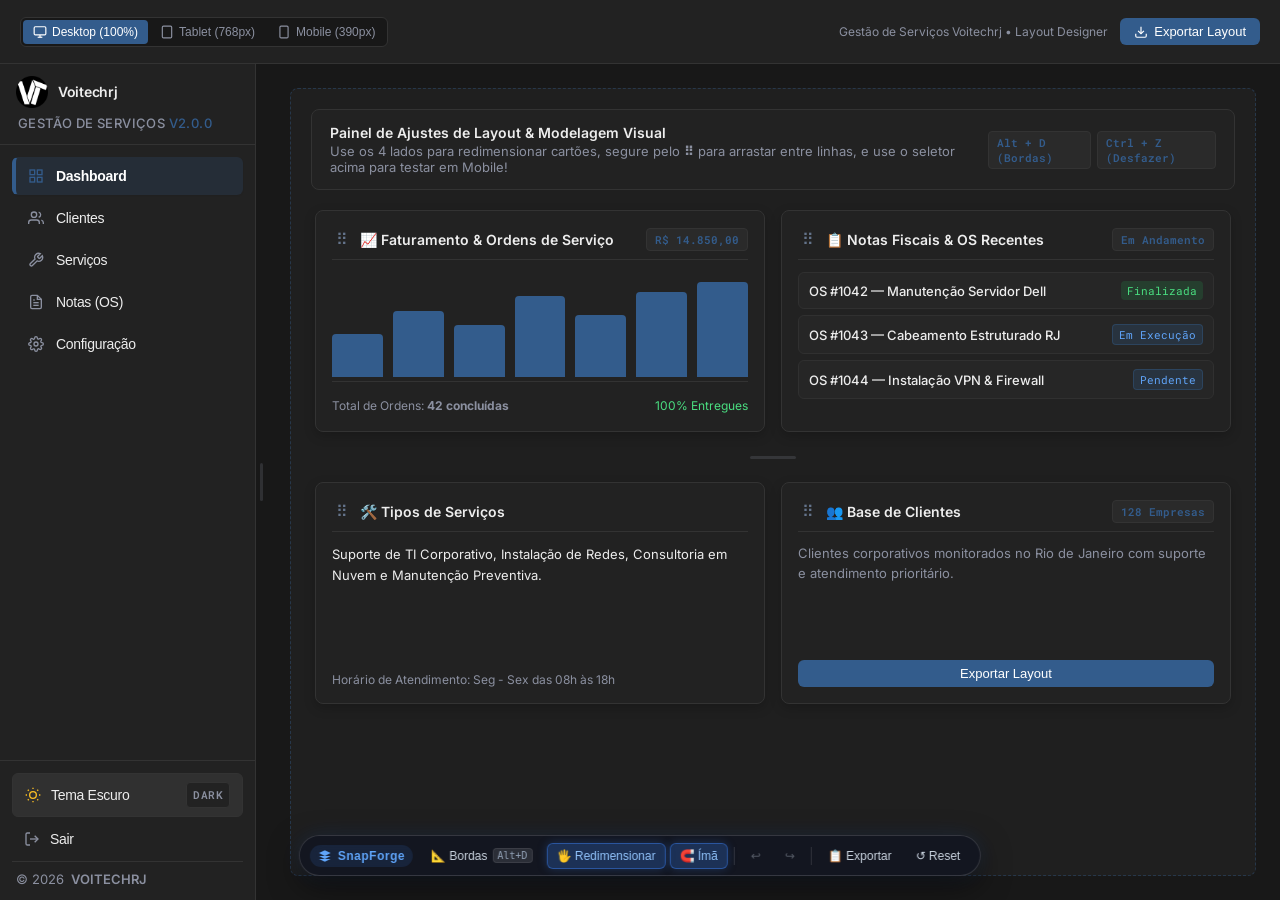
==== commit d07adac7: "feat: replicate exact Voitechrj Gestão de Serviços sidebar 1:1 with device viewport switcher" ====
--- a/examples/index.html
+++ b/examples/index.html
@@ -3,36 +3,32 @@
 <head>
   <meta charset="UTF-8">
   <meta name="viewport" content="width=device-width, initial-scale=1.0">
-  <title>SnapForge UI — Voitechrj Layout Studio</title>
-  <!-- Google Fonts: Roboto & Roboto Mono (Identidade Voitechrj) -->
+  <title>Voitechrj — Gestão de Serviços & SnapForge UI Studio</title>
+  <!-- Google Fonts: Inter / Roboto & Roboto Mono -->
   <link rel="preconnect" href="https://fonts.googleapis.com">
   <link rel="preconnect" href="https://fonts.gstatic.com" crossorigin>
-  <link href="https://fonts.googleapis.com/css2?family=Roboto:wght@300;400;500;700;900&family=Roboto+Mono:wght@400;500;600&display=swap" rel="stylesheet">
+  <link href="https://fonts.googleapis.com/css2?family=Inter:wght@400;500;600;700&family=Roboto+Mono:wght@400;500;600&display=swap" rel="stylesheet">
   
   <link rel="stylesheet" href="../resources/ui-designer.css">
   <style>
     /* ==========================================================================
-       Variáveis de Design System — Padrão Oficial Voitechrj
+       Variáveis Fidedignas — Gestão de Serviços Voitechrj
        ========================================================================== */
     :root {
       --header-height: 64px;
-      --sidebar-width: 270px;
-      --color-primary: #345a87;
-      --color-primary-hover: #3f6ca0;
-      --color-primary-active: #034694;
-      --color-secondary: #1f2937;
-      --color-background: #14161b;
-      --color-sidebar: #0f1116;
-      --color-surface: #181b22;
-      --color-surface-card: #1a1e27;
-      --color-surface-lighter: #222733;
-      --color-text: #f8f8f8;
-      --color-text-muted: #9ca3af;
-      --color-border: rgba(255, 255, 255, 0.08);
-      --color-border-focus: #345a87;
-      --font-sans: "Roboto", -apple-system, BlinkMacSystemFont, "Segoe UI", sans-serif;
-      --font-display: "Roboto", -apple-system, BlinkMacSystemFont, "Segoe UI", sans-serif;
-      --font-mono: "Roboto Mono", ui-monospace, SFMono-Regular, Menlo, monospace;
+      --sidebar-width: 256px; /* w-64 padrão Tailwind */
+      --bg-sidebar: #222222;
+      --border-sidebar: #333333;
+      --bg-main: #181818;
+      --bg-card: #222222;
+      --bg-card-inner: #2a2a2a;
+      --color-primary: #335C8C;
+      --color-primary-hover: #3d6ca3;
+      --color-text-main: #EDEDED;
+      --color-text-muted: #8B90A0;
+      --color-text-light: #FFFFFF;
+      --font-sans: "Inter", -apple-system, BlinkMacSystemFont, "Segoe UI", Roboto, sans-serif;
+      --font-mono: "Roboto Mono", monospace;
     }
 
     * {
@@ -42,8 +38,8 @@
     }
 
     body {
-      background-color: var(--color-background);
-      color: var(--color-text);
+      background-color: var(--bg-main);
+      color: var(--color-text-main);
       font-family: var(--font-sans);
       height: 100vh;
       overflow: hidden;
@@ -52,111 +48,85 @@
       -webkit-font-smoothing: antialiased;
     }
 
-    /* 1. Header Global com Linha Contínua */
+    /* 1. Header Global Superior (Sincronizado com Linha Contínua) */
     .top-header-clean {
       height: var(--header-height);
-      border-bottom: 1px solid var(--color-border);
+      border-bottom: 1px solid var(--border-sidebar);
       display: flex;
       align-items: center;
       justify-content: space-between;
-      padding: 0 24px;
-      background: rgba(20, 22, 27, 0.96);
-      backdrop-filter: blur(10px);
+      padding: 0 20px;
+      background: #222222;
       flex-shrink: 0;
-      z-index: 10;
-    }
-
-    .brand-section {
+      z-index: 20;
+    }
+
+    .header-left-info {
       display: flex;
       align-items: center;
       gap: 12px;
     }
 
-    .header-logo-wrapper {
-      width: 2.2rem;
-      height: 2.2rem;
-      border-radius: 50%;
-      overflow: hidden;
-      border: 1px solid rgba(255, 255, 255, 0.15);
-      background-color: #000000;
-      display: flex;
-      align-items: center;
-      justify-content: center;
-      flex-shrink: 0;
-    }
-
-    .header-logo-img {
-      width: 100%;
-      height: 100%;
-      object-fit: cover;
-    }
-
-    .brand-text-block {
-      display: flex;
-      flex-direction: column;
-      line-height: 1.15;
-    }
-
-    .brand-title {
-      font-size: 1.15rem;
-      font-weight: 900;
-      font-family: var(--font-display);
-      letter-spacing: -0.02em;
-      color: #f8f8f8;
-    }
-
-    .brand-title span {
-      color: #60a5fa;
-    }
-
-    .brand-subtitle {
-      font-size: 0.72rem;
+    .header-device-switcher {
+      display: flex;
+      align-items: center;
+      background: #181818;
+      border: 1px solid var(--border-sidebar);
+      border-radius: 6px;
+      padding: 2px;
+      gap: 2px;
+    }
+
+    .device-btn {
+      background: transparent;
+      border: none;
       color: var(--color-text-muted);
-      font-family: var(--font-mono);
-      letter-spacing: 0.5px;
-      text-transform: uppercase;
+      padding: 5px 10px;
+      border-radius: 4px;
+      font-size: 12px;
+      font-weight: 500;
+      cursor: pointer;
+      display: flex;
+      align-items: center;
+      gap: 5px;
+      transition: all 0.15s ease;
+    }
+
+    .device-btn:hover {
+      color: var(--color-text-main);
+    }
+
+    .device-btn.active {
+      background: var(--color-primary);
+      color: #ffffff;
     }
 
     .header-actions {
       display: flex;
       align-items: center;
-      gap: 14px;
-    }
-
-    .badge-voitech {
-      font-size: 11px;
-      font-family: var(--font-mono);
-      padding: 4px 10px;
-      background: rgba(52, 90, 135, 0.25);
-      border: 1px solid rgba(52, 90, 135, 0.45);
-      border-radius: 9999px;
-      color: #93c5fd;
-      font-weight: 600;
-    }
-
-    .btn-primary-voitech {
+      gap: 12px;
+    }
+
+    .btn-export-top {
       background-color: var(--color-primary);
       color: #ffffff;
-      padding: 0.6rem 1.15rem;
-      border-radius: 0.45rem;
-      font-size: 0.875rem;
+      padding: 6px 14px;
+      border-radius: 6px;
+      font-size: 13px;
       font-weight: 500;
-      transition: all 0.25s ease;
-      display: inline-flex;
-      align-items: center;
-      gap: 0.5rem;
       border: none;
-      box-shadow: 0 4px 15px rgba(52, 90, 135, 0.35);
       cursor: pointer;
-    }
-
-    .btn-primary-voitech:hover {
+      display: flex;
+      align-items: center;
+      gap: 6px;
+      transition: background 0.2s;
+    }
+
+    .btn-export-top:hover {
       background-color: var(--color-primary-hover);
-      transform: translateY(-1px);
-      box-shadow: 0 6px 20px rgba(52, 90, 135, 0.45);
-    }
-
-    /* 2. Container Principal (Sidebar + Workspace) */
+    }
+
+    /* 2. Container da Aplicação (Sidebar + Workspace) */
     .app-workspace {
       display: flex;
       flex: 1;
@@ -164,337 +134,355 @@
       overflow: hidden;
     }
 
-    /* 3. Painel Esquerdo (Sidebar Voitechrj) */
-    .sidebar {
+    /* ==========================================================================
+       PAINEL ESQUERDO — RÉPLICA 1:1 VOITECHRJ GESTÃO DE SERVIÇOS
+       ========================================================================== */
+    .sidebar-voitech {
       width: var(--sidebar-width);
-      min-width: 220px;
-      max-width: 480px;
-      background: var(--color-sidebar);
+      min-width: 200px;
+      max-width: 420px;
+      background: #222222;
+      border-right: 1px solid #333333;
+      height: 100%;
       display: flex;
       flex-direction: column;
       flex-shrink: 0;
-      border-right: 1px solid var(--color-border);
+      user-select: none;
       position: relative;
     }
 
-    .sidebar-header {
-      height: var(--header-height);
+    /* Topo da Sidebar: Logo + Voitechrj & GESTÃO DE SERVIÇOS V2.0.0 */
+    .sidebar-brand-box {
+      padding: 12px 16px;
+      border-bottom: 1px solid #333333;
+      display: flex;
+      flex-direction: column;
+      gap: 6px;
+    }
+
+    .brand-link {
       display: flex;
       align-items: center;
       gap: 10px;
-      padding: 0 18px;
-      border-bottom: 1px solid var(--color-border);
-      font-weight: 700;
-      font-size: 0.85rem;
-      color: var(--color-text);
-      letter-spacing: 0.5px;
+      text-decoration: none;
+      cursor: pointer;
+    }
+
+    .brand-logo-img {
+      height: 32px;
+      width: auto;
+      flex-shrink: 0;
+      transition: transform 0.2s ease;
+    }
+
+    .brand-link:hover .brand-logo-img {
+      transform: scale(1.05);
+    }
+
+    .brand-name {
+      font-size: 14px;
+      font-weight: 600;
+      color: #EDEDED;
+      letter-spacing: -0.3px;
+      line-height: 20px;
+      transition: color 0.2s ease;
+    }
+
+    .brand-link:hover .brand-name {
+      color: #335C8C;
+    }
+
+    .brand-subtitle-line {
+      font-size: 13px;
+      font-weight: 500;
+      color: #8B90A0;
       text-transform: uppercase;
-      background: rgba(255, 255, 255, 0.01);
-    }
-
-    .sidebar-header svg {
-      color: #60a5fa;
-    }
-
-    .sidebar-body {
+      letter-spacing: 0.4px;
+      line-height: 18px;
+      padding: 0 2px;
+    }
+
+    .brand-subtitle-line span {
+      color: #335C8C;
+    }
+
+    /* Menu de Navegação Vertical */
+    .sidebar-nav-list {
       flex: 1;
-      overflow-y: auto;
-      padding: 16px 12px;
-      display: flex;
-      flex-direction: column;
-      gap: 18px;
-    }
-
-    .sidebar-section-title {
-      font-size: 0.72rem;
-      font-weight: 700;
-      font-family: var(--font-mono);
-      text-transform: uppercase;
-      color: #64748b;
-      letter-spacing: 1px;
-      padding: 0 8px;
-      margin-bottom: 6px;
-    }
-
-    .sidebar-nav {
+      padding: 12px;
       display: flex;
       flex-direction: column;
       gap: 4px;
-    }
-
-    .sidebar-btn {
-      display: flex;
-      align-items: center;
-      justify-content: space-between;
-      width: 100%;
-      padding: 0.65rem 0.85rem;
-      border-radius: 0.45rem;
+      overflow-y: auto;
+    }
+
+    .nav-item-btn {
+      display: flex;
+      align-items: center;
+      gap: 12px;
+      padding: 8px 12px;
+      border-radius: 6px;
+      font-size: 14px;
+      font-weight: 400;
+      text-decoration: none;
+      letter-spacing: -0.3px;
+      line-height: 20px;
+      color: #EDEDED;
       background: transparent;
       border: 1px solid transparent;
-      color: var(--color-text-muted);
-      font-size: 0.875rem;
+      border-left: 4px solid transparent;
+      cursor: pointer;
+      transition: all 0.15s ease;
+      text-align: left;
+      width: 100%;
+    }
+
+    .nav-item-btn svg {
+      width: 16px;
+      height: 16px;
+      flex-shrink: 0;
+      color: #8B90A0;
+      transition: color 0.15s ease;
+    }
+
+    .nav-item-btn:hover {
+      color: #FFFFFF;
+      background-color: #303030;
+    }
+
+    .nav-item-btn:hover svg {
+      color: #EDEDED;
+    }
+
+    /* Item Ativo (Ex: Dashboard) */
+    .nav-item-btn.active {
+      background-color: rgba(51, 92, 140, 0.2);
+      color: #FFFFFF;
+      font-weight: 600;
+      border-left: 4px solid #335C8C;
+      box-shadow: 0 1px 2px rgba(0, 0, 0, 0.05);
+    }
+
+    .nav-item-btn.active svg {
+      color: #335C8C;
+    }
+
+    /* Rodapé da Sidebar: Tema Escuro + Sair + Copyright */
+    .sidebar-footer-box {
+      padding: 12px;
+      border-top: 1px solid #333333;
+      display: flex;
+      flex-direction: column;
+      gap: 4px;
+      background: #222222;
+      margin-top: auto;
+    }
+
+    .btn-theme-toggle {
+      width: 100%;
+      display: flex;
+      align-items: center;
+      justify-content: space-between;
+      padding: 8px 12px;
+      border-radius: 6px;
+      font-size: 14px;
       font-weight: 500;
-      text-align: left;
+      border: 1px solid #333333;
+      background: #303030;
+      color: #EDEDED;
       cursor: pointer;
-      transition: all 0.2s ease;
-      text-decoration: none;
-    }
-
-    .sidebar-btn-left {
+      transition: all 0.15s ease;
+      letter-spacing: -0.3px;
+      line-height: 20px;
+    }
+
+    .btn-theme-toggle:hover {
+      background-color: #333333;
+    }
+
+    .btn-theme-toggle-left {
       display: flex;
       align-items: center;
       gap: 10px;
     }
 
-    .sidebar-btn svg {
-      width: 17px;
-      height: 17px;
-      fill: none;
-      stroke: currentColor;
-      stroke-width: 2;
-      flex-shrink: 0;
-    }
-
-    .sidebar-btn:hover {
-      background: rgba(255, 255, 255, 0.04);
-      color: var(--color-text);
-      transform: translateX(2px);
-    }
-
-    .sidebar-btn.active {
-      background: rgba(52, 90, 135, 0.22);
-      color: #ffffff;
-      border-color: rgba(52, 90, 135, 0.4);
-      border-left: 3px solid #3b82f6;
-    }
-
-    .sidebar-badge {
-      font-size: 10px;
-      font-family: var(--font-mono);
+    .btn-theme-toggle svg {
+      width: 16px;
+      height: 16px;
+      color: #FBBF24; /* Âmbar */
+    }
+
+    .theme-badge {
       padding: 2px 6px;
       border-radius: 4px;
-      background: rgba(255, 255, 255, 0.08);
-      color: #cbd5e1;
-    }
-
-    /* Card de Ações Rápidas no Painel */
-    .sidebar-action-card {
-      background: var(--color-surface);
-      border: 1px solid var(--color-border);
-      border-radius: 8px;
-      padding: 12px;
-      display: flex;
-      flex-direction: column;
-      gap: 8px;
-    }
-
-    .sidebar-action-card h4 {
-      font-size: 0.8rem;
+      font-family: var(--font-mono);
+      font-size: 11px;
       font-weight: 600;
-      color: #f1f5f9;
-      display: flex;
-      align-items: center;
-      gap: 6px;
-    }
-
-    .sidebar-action-card p {
-      font-size: 0.75rem;
-      color: var(--color-text-muted);
-      line-height: 1.4;
-    }
-
-    .sidebar-action-card .btn-voitech-ghost {
+      text-transform: uppercase;
+      letter-spacing: 0.5px;
+      background: #222222;
+      color: #8B90A0;
+      border: 1px solid #333333;
+    }
+
+    .btn-logout {
       width: 100%;
-      padding: 6px 10px;
-      font-size: 0.75rem;
+      display: flex;
+      align-items: center;
+      gap: 10px;
+      padding: 8px 12px;
+      border-radius: 6px;
+      font-size: 14px;
       font-weight: 500;
-      border-radius: 5px;
-      background: rgba(255, 255, 255, 0.03);
-      border: 1px solid rgba(255, 255, 255, 0.08);
-      color: #cbd5e1;
+      color: #EDEDED;
+      background: transparent;
+      border: none;
       cursor: pointer;
-      display: flex;
-      align-items: center;
-      justify-content: center;
-      gap: 6px;
       transition: all 0.15s ease;
-    }
-
-    .sidebar-action-card .btn-voitech-ghost:hover {
-      background: rgba(52, 90, 135, 0.3);
-      border-color: var(--color-primary);
-      color: #ffffff;
-    }
-
-    /* Rodapé Oficial Voitechrj na Sidebar */
-    .sidebar-footer {
-      padding: 14px 16px;
-      border-top: 1px solid var(--color-border);
-      background: rgba(10, 12, 16, 0.6);
-      display: flex;
-      flex-direction: column;
-      gap: 8px;
-    }
-
-    .voitech-footer-card {
-      display: flex;
-      align-items: center;
-      justify-content: space-between;
-      padding: 10px 12px;
-      background: rgba(255, 255, 255, 0.02);
-      border: 1px solid var(--color-border);
-      border-radius: 8px;
+      letter-spacing: -0.3px;
+      line-height: 20px;
+    }
+
+    .btn-logout svg {
+      width: 16px;
+      height: 16px;
+      color: #8B90A0;
+      transition: color 0.15s ease;
+    }
+
+    .btn-logout:hover {
+      color: #FFFFFF;
+      background-color: #303030;
+    }
+
+    .btn-logout:hover svg {
+      color: #335C8C;
+    }
+
+    /* Linha de Copyright */
+    .sidebar-copyright {
+      padding-top: 8px;
+      border-top: 1px solid #333333;
+      display: flex;
+      align-items: center;
+      padding-left: 4px;
+      font-size: 13px;
+      color: #8B90A0;
+      letter-spacing: -0.1px;
+      line-height: 18px;
+    }
+
+    .sidebar-copyright a {
+      color: #8B90A0;
+      font-weight: 600;
       text-decoration: none;
-      transition: all 0.2s ease;
-    }
-
-    .voitech-footer-card:hover {
-      background: rgba(52, 90, 135, 0.18);
-      border-color: rgba(52, 90, 135, 0.45);
-      transform: translateY(-1px);
-      box-shadow: 0 4px 12px rgba(0, 0, 0, 0.3);
-    }
-
-    .voitech-footer-info {
-      display: flex;
-      align-items: center;
-      gap: 9px;
-    }
-
-    .voitech-footer-logo {
-      width: 24px;
-      height: 24px;
-      border-radius: 50%;
-      border: 1px solid rgba(255, 255, 255, 0.2);
-    }
-
-    .voitech-footer-text {
-      display: flex;
-      flex-direction: column;
-      line-height: 1.15;
-    }
-
-    .voitech-footer-title {
-      font-size: 0.8rem;
-      font-weight: 700;
-      color: #f8f8f8;
-    }
-
-    .voitech-footer-sub {
-      font-size: 0.68rem;
-      color: #60a5fa;
-      font-family: var(--font-mono);
-    }
-
-    .voitech-ext-icon {
-      color: #64748b;
-      transition: color 0.15s ease;
-    }
-
-    .voitech-footer-card:hover .voitech-ext-icon {
-      color: #93c5fd;
-    }
-
-    /* 4. Canvas da Página (Caixa Delimitadora Azul) */
+      margin-left: 4px;
+      transition: color 0.2s ease;
+    }
+
+    .sidebar-copyright a:hover {
+      color: #335C8C;
+      text-decoration: underline;
+    }
+
+    /* 3. Área Principal de Trabalho (Canvas) */
     .page-viewport {
       flex: 1;
       overflow: auto;
       padding: 24px;
-      background: #0d0f14;
+      background: #181818;
+      display: flex;
+      justify-content: center;
+    }
+
+    .app-page {
+      width: 100%;
+      max-width: var(--page-width, 100%);
+      min-height: 540px;
+      background: #1f1f1f;
+      border: 1px dashed rgba(51, 92, 140, 0.4);
+      border-radius: 8px;
+      padding: 20px;
+      display: flex;
+      flex-direction: column;
+      gap: 16px;
       position: relative;
-    }
-
-    .app-page {
-      max-width: var(--page-width, 100%);
-      min-height: 520px;
-      background: rgba(24, 27, 34, 0.4);
-      border: 1px dashed rgba(52, 90, 135, 0.4);
-      border-radius: 12px;
-      padding: 22px;
-      display: flex;
-      flex-direction: column;
-      gap: 18px;
-      position: relative;
-      transition: border-color 0.2s;
-    }
-
-    .banner-welcome {
-      background: linear-gradient(135deg, rgba(52, 90, 135, 0.2) 0%, rgba(14, 165, 233, 0.08) 100%);
-      border: 1px solid rgba(52, 90, 135, 0.35);
-      border-radius: 10px;
-      padding: 16px 20px;
+      transition: max-width 0.3s cubic-bezier(0.16, 1, 0.3, 1);
+    }
+
+    /* Banner Informativo */
+    .banner-top-panel {
+      background: #222222;
+      border: 1px solid #333333;
+      border-radius: 8px;
+      padding: 14px 18px;
       display: flex;
       align-items: center;
       justify-content: space-between;
       gap: 16px;
     }
 
-    .banner-welcome h2 {
-      font-size: 15px;
-      font-weight: 700;
-      color: #93c5fd;
-      margin-bottom: 4px;
-    }
-
-    .banner-welcome p {
+    .banner-title {
+      font-size: 14px;
+      font-weight: 600;
+      color: #EDEDED;
+      margin-bottom: 2px;
+    }
+
+    .banner-desc {
       font-size: 13px;
-      color: #cbd5e1;
-      line-height: 1.4;
-    }
-
-    .keys-hint {
-      display: flex;
-      gap: 8px;
-      flex-shrink: 0;
-    }
-
-    .key-badge {
-      display: inline-flex;
-      align-items: center;
-      gap: 4px;
-      background: rgba(0, 0, 0, 0.5);
-      border: 1px solid rgba(255, 255, 255, 0.15);
-      padding: 4px 8px;
-      border-radius: 6px;
+      color: #8B90A0;
+    }
+
+    .banner-tags {
+      display: flex;
+      gap: 6px;
+    }
+
+    .tag-key {
+      background: #2a2a2a;
+      border: 1px solid #333333;
+      color: #335C8C;
+      padding: 3px 8px;
+      border-radius: 4px;
+      font-family: var(--font-mono);
       font-size: 11px;
-      font-family: var(--font-mono);
-      color: #38bdf8;
-    }
-
-    /* 5. Linhas de Painéis e Cards Resizáveis */
+      font-weight: 600;
+    }
+
+    /* Containers e Cards */
     .dashboard-row {
       display: flex;
       gap: 16px;
       align-items: stretch;
-      min-height: 250px;
+      min-height: 230px;
+      border-radius: 8px;
+      padding: 4px;
       transition: background 0.2s;
-      border-radius: 10px;
-      padding: 4px;
     }
 
     .panel-card {
-      background: var(--color-surface-card);
-      border: 1px solid var(--color-border);
-      border-radius: 10px;
-      padding: 18px;
+      background: #222222;
+      border: 1px solid #333333;
+      border-radius: 8px;
+      padding: 16px;
       display: flex;
       flex-direction: column;
-      overflow: hidden;
-      box-shadow: 0 4px 15px rgba(0, 0, 0, 0.35);
       flex: 1;
-      min-width: 240px;
+      min-width: 220px;
+      box-shadow: 0 4px 12px rgba(0, 0, 0, 0.2);
     }
 
     .panel-card-head {
       display: flex;
       align-items: center;
       justify-content: space-between;
-      margin-bottom: 14px;
-      padding-bottom: 10px;
-      border-bottom: 1px solid rgba(255, 255, 255, 0.05);
-    }
-
-    .panel-card-title-group {
+      margin-bottom: 12px;
+      padding-bottom: 8px;
+      border-bottom: 1px solid #333333;
+    }
+
+    .panel-card-title-wrap {
       display: flex;
       align-items: center;
       gap: 8px;
@@ -502,8 +490,8 @@
 
     .panel-card-title {
       font-size: 14px;
-      font-weight: 700;
-      color: #f8fafc;
+      font-weight: 600;
+      color: #EDEDED;
     }
 
     .panel-card-body {
@@ -511,341 +499,290 @@
       display: flex;
       flex-direction: column;
       font-size: 13px;
-      color: var(--color-text-muted);
-    }
-
-    /* Gráfico de Barras com Visual Voitechrj */
-    .chart-bar-container {
+      color: #8B90A0;
+    }
+
+    /* Simulação de Itens / Ordens de Serviço */
+    .os-item {
+      display: flex;
+      align-items: center;
+      justify-content: space-between;
+      padding: 8px 10px;
+      background: #262626;
+      border: 1px solid #303030;
+      border-radius: 6px;
+      margin-bottom: 6px;
+    }
+
+    .os-client {
+      font-weight: 500;
+      color: #EDEDED;
+      font-size: 13px;
+    }
+
+    .os-badge {
+      font-size: 11px;
+      padding: 2px 6px;
+      border-radius: 4px;
+      font-family: var(--font-mono);
+    }
+    .os-badge-open { background: rgba(51, 92, 140, 0.25); color: #60a5fa; border: 1px solid rgba(51, 92, 140, 0.4); }
+    .os-badge-done { background: rgba(34, 197, 94, 0.15); color: #4ade80; }
+
+    /* Barra de Gráfico */
+    .chart-container {
       display: flex;
       align-items: flex-end;
-      gap: 12px;
-      height: 125px;
-      padding: 12px 0 6px;
-      border-bottom: 1px solid rgba(255, 255, 255, 0.06);
-    }
-
-    .chart-bar {
+      gap: 10px;
+      height: 110px;
+      padding: 10px 0 4px;
+      border-bottom: 1px solid #333333;
+    }
+
+    .chart-bar-item {
       flex: 1;
-      background: linear-gradient(180deg, #345a87 0%, #1e3552 100%);
+      background: #335C8C;
       border-radius: 4px 4px 0 0;
-      transition: height 0.3s ease;
       position: relative;
     }
 
-    .chart-bar:hover {
-      background: linear-gradient(180deg, #4779b5 0%, #345a87 100%);
-    }
-
-    .chart-bar::after {
-      content: attr(data-label);
-      position: absolute;
-      bottom: -18px;
-      left: 50%;
-      transform: translateX(-50%);
-      font-size: 10px;
-      font-family: var(--font-mono);
-      color: #64748b;
-    }
-
-    /* Itens de Tarefas */
-    .task-item {
-      display: flex;
-      align-items: center;
-      justify-content: space-between;
-      padding: 9px 12px;
-      background: rgba(255, 255, 255, 0.02);
-      border: 1px solid rgba(255, 255, 255, 0.04);
-      border-radius: 6px;
-      margin-bottom: 8px;
-    }
-
-    .task-badge {
-      font-size: 11px;
-      font-family: var(--font-mono);
-      padding: 2px 7px;
-      border-radius: 4px;
-    }
-    .badge-ok { background: rgba(34, 197, 94, 0.15); color: #4ade80; }
-    .badge-warn { background: rgba(234, 179, 8, 0.15); color: #facc15; }
-    .badge-info { background: rgba(56, 189, 248, 0.15); color: #38bdf8; }
-
-    /* Terminal de Logs */
-    .terminal-box {
-      background: #090b0f;
-      border: 1px solid rgba(255, 255, 255, 0.05);
-      border-radius: 6px;
-      padding: 12px;
-      font-family: var(--font-mono);
-      font-size: 12px;
-      color: #38bdf8;
-      line-height: 1.5;
-      overflow-y: auto;
-      flex: 1;
+    .chart-bar-item:hover {
+      background: #4779b5;
     }
   </style>
 </head>
 <body class="enable-resizing">
 
-  <!-- 1. Header Global -->
+  <!-- 1. Header Global Superior -->
   <header class="top-header-clean">
-    <div class="brand-section">
-      <div class="header-logo-wrapper">
-        <img src="assets/voitechrj-logo.png" alt="Logo Voitechrj" class="header-logo-img">
+    <div class="header-left-info">
+      <!-- Seletor Responsivo Desktop / Tablet / Mobile -->
+      <div class="header-device-switcher">
+        <button type="button" class="device-btn active" id="btnDevDesktop" onclick="setDeviceView('100%', this)">
+          <svg width="14" height="14" viewBox="0 0 24 24" fill="none" stroke="currentColor" stroke-width="2"><rect x="2" y="3" width="20" height="14" rx="2" ry="2"></rect><line x1="8" y1="21" x2="16" y2="21"></line><line x1="12" y1="17" x2="12" y2="21"></line></svg>
+          <span>Desktop (100%)</span>
+        </button>
+        <button type="button" class="device-btn" id="btnDevTablet" onclick="setDeviceView('768px', this)">
+          <svg width="14" height="14" viewBox="0 0 24 24" fill="none" stroke="currentColor" stroke-width="2"><rect x="4" y="2" width="16" height="20" rx="2" ry="2"></rect><line x1="12" y1="18" x2="12.01" y2="18"></line></svg>
+          <span>Tablet (768px)</span>
+        </button>
+        <button type="button" class="device-btn" id="btnDevMobile" onclick="setDeviceView('390px', this)">
+          <svg width="14" height="14" viewBox="0 0 24 24" fill="none" stroke="currentColor" stroke-width="2"><rect x="5" y="2" width="14" height="20" rx="2" ry="2"></rect><line x1="12" y1="18" x2="12.01" y2="18"></line></svg>
+          <span>Mobile (390px)</span>
+        </button>
       </div>
-      <div class="brand-text-block">
-        <span class="brand-title">VOITECH<span>RJ</span></span>
-        <span class="brand-subtitle">SnapForge Layout Studio</span>
-      </div>
-      <span class="badge-voitech">v1.2.0 • Pro</span>
     </div>
 
     <div class="header-actions">
-      <span style="font-size:12px; color:var(--color-text-muted); display:flex; align-items:center; gap:6px;">
-        <span style="display:inline-block; width:8px; height:8px; border-radius:50%; background:#22c55e;"></span>
-        Motor Ativo (Alt+D Bordas • Arraste 4 Lados • Drag&Drop)
-      </span>
-      <button class="btn-primary-voitech" onclick="SnapForge.openExportModal()">
-        <svg width="15" height="15" viewBox="0 0 24 24" fill="none" stroke="currentColor" stroke-width="2"><path d="M21 15v4a2 2 0 0 1-2 2H5a2 2 0 0 1-2-2v-4"></path><polyline points="7 10 12 15 17 10"></polyline><line x1="12" y1="15" x2="12" y2="3"></line></svg>
+      <span style="font-size:12px; color:#8B90A0;">Gestão de Serviços Voitechrj • Layout Designer</span>
+      <button class="btn-export-top" onclick="SnapForge.openExportModal()">
+        <svg width="14" height="14" viewBox="0 0 24 24" fill="none" stroke="currentColor" stroke-width="2"><path d="M21 15v4a2 2 0 0 1-2 2H5a2 2 0 0 1-2-2v-4"></path><polyline points="7 10 12 15 17 10"></polyline><line x1="12" y1="15" x2="12" y2="3"></line></svg>
         <span>Exportar Layout</span>
       </button>
     </div>
   </header>
 
-  <!-- 2. Workspace com Sidebar e Canvas -->
+  <!-- 2. Container da Aplicação -->
   <div class="app-workspace">
 
-    <!-- Painel Esquerdo Personalizado no Estilo Voitechrj -->
-    <aside class="sidebar">
-      <div class="sidebar-header">
-        <svg width="18" height="18" viewBox="0 0 24 24" fill="none" stroke="currentColor" stroke-width="2"><rect x="3" y="3" width="18" height="18" rx="2" ry="2"></rect><line x1="9" y1="3" x2="9" y2="21"></line></svg>
-        <span>Painel de Controle</span>
+    <!-- ====================================================================
+         PAINEL ESQUERDO (SIDEBAR OFICIAL VOITECHRJ)
+         ==================================================================== -->
+    <aside class="sidebar-voitech">
+      
+      <!-- Topo da Sidebar: Logo + Nome Voitechrj & Nome do App + Versão -->
+      <div class="sidebar-brand-box">
+        <a href="https://voitech-rj.github.io/" target="_blank" class="brand-link" title="Acessar Voitechrj">
+          <img src="assets/voitechrj-logo.png" alt="Voitechrj Logo" class="brand-logo-img">
+          <span class="brand-name">Voitechrj</span>
+        </a>
+        <div class="brand-subtitle-line">
+          GESTÃO DE SERVIÇOS <span>V2.0.0</span>
+        </div>
       </div>
 
-      <div class="sidebar-body">
-
-        <!-- Grupo 1: Módulos de Design -->
-        <div>
-          <div class="sidebar-section-title">Modos de Trabalho</div>
-          <nav class="sidebar-nav">
-            <button type="button" class="sidebar-btn active" onclick="SnapForge.toggleEdges()">
-              <div class="sidebar-btn-left">
-                <svg viewBox="0 0 24 24"><rect x="3" y="3" width="18" height="18" rx="2"></rect><line x1="3" y1="9" x2="21" y2="9"></line><line x1="9" y1="21" x2="9" y2="9"></line></svg>
-                <span>Modo Designer</span>
-              </div>
-              <span class="sidebar-badge">Alt+D</span>
-            </button>
-
-            <button type="button" class="sidebar-btn" onclick="SnapForge.toggleResizing()">
-              <div class="sidebar-btn-left">
-                <svg viewBox="0 0 24 24"><polyline points="15 3 21 3 21 9"></polyline><polyline points="9 21 3 21 3 15"></polyline><line x1="21" y1="3" x2="14" y2="10"></line><line x1="3" y1="21" x2="10" y2="14"></line></svg>
-                <span>Redimensionar</span>
-              </div>
-              <span class="sidebar-badge">4 Lados</span>
-            </button>
-
-            <button type="button" class="sidebar-btn" onclick="SnapForge.toggleMagnetic()">
-              <div class="sidebar-btn-left">
-                <svg viewBox="0 0 24 24"><path d="M4 7V4a2 2 0 0 1 2-2h12a2 2 0 0 1 2 2v3M4 17v3a2 2 0 0 0 2 2h12a2 2 0 0 0 2-2v-3"></path><path d="M12 2v20"></path></svg>
-                <span>Ímã Magnético</span>
-              </div>
-              <span class="sidebar-badge">14px</span>
-            </button>
-          </nav>
+      <!-- Menu de Navegação Vertical -->
+      <nav class="sidebar-nav-list">
+        <!-- 1. Dashboard (Ativo) -->
+        <button type="button" class="nav-item-btn active">
+          <svg viewBox="0 0 24 24" fill="none" stroke="currentColor" stroke-width="2"><rect x="3" y="3" width="7" height="7"></rect><rect x="14" y="3" width="7" height="7"></rect><rect x="14" y="14" width="7" height="7"></rect><rect x="3" y="14" width="7" height="7"></rect></svg>
+          <span>Dashboard</span>
+        </button>
+
+        <!-- 2. Clientes -->
+        <button type="button" class="nav-item-btn">
+          <svg viewBox="0 0 24 24" fill="none" stroke="currentColor" stroke-width="2"><path d="M17 21v-2a4 4 0 0 0-4-4H5a4 4 0 0 0-4 4v2"></path><circle cx="9" cy="7" r="4"></circle><path d="M23 21v-2a4 4 0 0 0-3-3.87"></path><path d="M16 3.13a4 4 0 0 1 0 7.75"></path></svg>
+          <span>Clientes</span>
+        </button>
+
+        <!-- 3. Serviços -->
+        <button type="button" class="nav-item-btn">
+          <svg viewBox="0 0 24 24" fill="none" stroke="currentColor" stroke-width="2"><path d="M14.7 6.3a1 1 0 0 0 0 1.4l1.6 1.6a1 1 0 0 0 1.4 0l3.77-3.77a6 6 0 0 1-7.94 7.94l-6.91 6.91a2.12 2.12 0 0 1-3-3l6.91-6.91a6 6 0 0 1 7.94-7.94l-3.76 3.76z"></path></svg>
+          <span>Serviços</span>
+        </button>
+
+        <!-- 4. Notas (OS) -->
+        <button type="button" class="nav-item-btn">
+          <svg viewBox="0 0 24 24" fill="none" stroke="currentColor" stroke-width="2"><path d="M14 2H6a2 2 0 0 0-2 2v16a2 2 0 0 0 2 2h12a2 2 0 0 0 2-2V8z"></path><polyline points="14 2 14 8 20 8"></polyline><line x1="16" y1="13" x2="8" y2="13"></line><line x1="16" y1="17" x2="8" y2="17"></line><polyline points="10 9 9 9 8 9"></polyline></svg>
+          <span>Notas (OS)</span>
+        </button>
+
+        <!-- 5. Configuração -->
+        <button type="button" class="nav-item-btn">
+          <svg viewBox="0 0 24 24" fill="none" stroke="currentColor" stroke-width="2"><circle cx="12" cy="12" r="3"></circle><path d="M19.4 15a1.65 1.65 0 0 0 .33 1.82l.06.06a2 2 0 0 1 0 2.83 2 2 0 0 1-2.83 0l-.06-.06a1.65 1.65 0 0 0-1.82-.33 1.65 1.65 0 0 0-1 1.51V21a2 2 0 0 1-2 2 2 2 0 0 1-2-2v-.09A1.65 1.65 0 0 0 9 19.4a1.65 1.65 0 0 0-1.82.33l-.06.06a2 2 0 0 1-2.83 0 2 2 0 0 1 0-2.83l.06-.06a1.65 1.65 0 0 0 .33-1.82 1.65 1.65 0 0 0-1.51-1H3a2 2 0 0 1-2-2 2 2 0 0 1 2-2h.09A1.65 1.65 0 0 0 4.6 9a1.65 1.65 0 0 0-.33-1.82l-.06-.06a2 2 0 0 1 0-2.83 2 2 0 0 1 2.83 0l.06.06a1.65 1.65 0 0 0 1.82.33H9a1.65 1.65 0 0 0 1-1.51V3a2 2 0 0 1 2-2 2 2 0 0 1 2 2v.09a1.65 1.65 0 0 0 1 1.51 1.65 1.65 0 0 0 1.82-.33l.06-.06a2 2 0 0 1 2.83 0 2 2 0 0 1 0 2.83l-.06.06a1.65 1.65 0 0 0-.33 1.82V9a1.65 1.65 0 0 0 1.51 1H21a2 2 0 0 1 2 2 2 2 0 0 1-2 2h-.09a1.65 1.65 0 0 0-1.51 1z"></path></svg>
+          <span>Configuração</span>
+        </button>
+      </nav>
+
+      <!-- Rodapé da Sidebar: Alternador de Tema + Botão Sair + Copyright -->
+      <div class="sidebar-footer-box">
+        
+        <!-- Botão Alternador de Tema -->
+        <button type="button" class="btn-theme-toggle" title="Tema do Sistema">
+          <div class="btn-theme-toggle-left">
+            <svg viewBox="0 0 24 24" fill="none" stroke="currentColor" stroke-width="2"><circle cx="12" cy="12" r="5"></circle><line x1="12" y1="1" x2="12" y2="3"></line><line x1="12" y1="21" x2="12" y2="23"></line><line x1="4.22" y1="4.22" x2="5.64" y2="5.64"></line><line x1="18.36" y1="18.36" x2="19.78" y2="19.78"></line><line x1="1" y1="12" x2="3" y2="12"></line><line x1="21" y1="12" x2="23" y2="12"></line><line x1="4.22" y1="19.78" x2="5.64" y2="18.36"></line><line x1="18.36" y1="5.64" x2="19.78" y2="4.22"></line></svg>
+            <span>Tema Escuro</span>
+          </div>
+          <span class="theme-badge">DARK</span>
+        </button>
+
+        <!-- Botão Sair -->
+        <button type="button" class="btn-logout" title="Encerrar Sessão">
+          <svg viewBox="0 0 24 24" fill="none" stroke="currentColor" stroke-width="2"><path d="M9 21H5a2 2 0 0 1-2-2V5a2 2 0 0 1 2-2h4"></path><polyline points="16 17 21 12 16 7"></polyline><line x1="21" y1="12" x2="9" y2="12"></line></svg>
+          <span>Sair</span>
+        </button>
+
+        <!-- Copyright © 2026 VOITECHRJ com link -->
+        <div class="sidebar-copyright">
+          <span>
+            © 2026 <a href="https://voitech-rj.github.io/" target="_blank" rel="noopener noreferrer">VOITECHRJ</a>
+          </span>
         </div>
 
-        <!-- Grupo 2: Ações & Histórico -->
-        <div>
-          <div class="sidebar-section-title">Histórico & Ações</div>
-          <nav class="sidebar-nav">
-            <button type="button" class="sidebar-btn" onclick="SnapForge.undo()">
-              <div class="sidebar-btn-left">
-                <svg viewBox="0 0 24 24"><polyline points="1 4 1 10 7 10"></polyline><path d="M3.51 15a9 9 0 1 0 2.13-9.36L1 10"></path></svg>
-                <span>Desfazer</span>
-              </div>
-              <span class="sidebar-badge">Ctrl+Z</span>
-            </button>
-
-            <button type="button" class="sidebar-btn" onclick="SnapForge.redo()">
-              <div class="sidebar-btn-left">
-                <svg viewBox="0 0 24 24"><polyline points="23 4 23 10 17 10"></polyline><path d="M20.49 15a9 9 0 1 1-2.12-9.36L23 10"></path></svg>
-                <span>Refazer</span>
-              </div>
-              <span class="sidebar-badge">Ctrl+Y</span>
-            </button>
-
-            <button type="button" class="sidebar-btn" onclick="SnapForge.resetAll(true)">
-              <div class="sidebar-btn-left">
-                <svg viewBox="0 0 24 24"><path d="M3 12a9 9 0 1 0 9-9 9.75 9.75 0 0 0-6.74 2.74L3 8"></path><polyline points="3 3 3 8 8 8"></polyline></svg>
-                <span>Resetar Layout</span>
-              </div>
-            </button>
-          </nav>
+      </div>
+
+    </aside>
+
+    <!-- Divisor Arrastável Lateral -->
+    <div class="layout-resizer" title="Arraste para redimensionar a sidebar"></div>
+
+    <!-- 3. Canvas da Aplicação (App Page) -->
+    <main class="page-viewport">
+      <div class="app-page active">
+
+        <!-- Banner Explicativo -->
+        <div class="banner-top-panel">
+          <div>
+            <div class="banner-title">Painel de Ajustes de Layout & Modelagem Visual</div>
+            <div class="banner-desc">Use os 4 lados para redimensionar cartões, segure pelo <b>⠿</b> para arrastar entre linhas, e use o seletor acima para testar em Mobile!</div>
+          </div>
+          <div class="banner-tags">
+            <span class="tag-key">Alt + D (Bordas)</span>
+            <span class="tag-key">Ctrl + Z (Desfazer)</span>
+          </div>
         </div>
 
-        <!-- Grupo 3: Card de Ajuda / Dica Voitechrj -->
-        <div class="sidebar-action-card">
-          <h4>
-            <svg width="15" height="15" viewBox="0 0 24 24" fill="none" stroke="#60a5fa" stroke-width="2"><circle cx="12" cy="12" r="10"></circle><line x1="12" y1="16" x2="12" y2="12"></line><line x1="12" y1="8" x2="12.01" y2="8"></line></svg>
-            <span>Arrastar e Soltar</span>
-          </h4>
-          <p>
-            Segure pelo ícone <b>⠿</b> no cabeçalho dos cartões para movê-los entre diferentes linhas e containers!
-          </p>
-          <button type="button" class="btn-voitech-ghost" onclick="SnapForge.openExportModal()">
-            <span>Ver Código Exportado</span>
-            <svg width="12" height="12" viewBox="0 0 24 24" fill="none" stroke="currentColor" stroke-width="2"><line x1="5" y1="12" x2="19" y2="12"></line><polyline points="12 5 19 12 12 19"></polyline></svg>
-          </button>
-        </div>
-
-      </div>
-
-      <!-- Rodapé Oficial com Link para o Site da Voitechrj -->
-      <div class="sidebar-footer">
-        <a href="https://voitech-rj.github.io/" target="_blank" rel="noopener noreferrer" class="voitech-footer-card" title="Acessar o portal oficial Voitechrj">
-          <div class="voitech-footer-info">
-            <img src="assets/voitechrj-logo.png" alt="Logo" class="voitech-footer-logo">
-            <div class="voitech-footer-text">
-              <span class="voitech-footer-title">Voitechrj</span>
-              <span class="voitech-footer-sub">voitech-rj.github.io</span>
+        <!-- Linha Superior (Container 1) -->
+        <div class="dashboard-row" id="row-top" data-dropzone="true">
+          
+          <!-- Card 1: Métricas de OS -->
+          <div class="panel-card" id="card-metrics">
+            <div class="panel-card-head">
+              <div class="panel-card-title-wrap">
+                <span class="drag-handle" title="Arraste este card">⠿</span>
+                <span class="panel-card-title">📈 Faturamento & Ordens de Serviço</span>
+              </div>
+              <span class="tag-key">R$ 14.850,00</span>
+            </div>
+            <div class="panel-card-body">
+              <div class="chart-container">
+                <div class="chart-bar-item" style="height: 45%;"></div>
+                <div class="chart-bar-item" style="height: 70%;"></div>
+                <div class="chart-bar-item" style="height: 55%;"></div>
+                <div class="chart-bar-item" style="height: 85%;"></div>
+                <div class="chart-bar-item" style="height: 65%;"></div>
+                <div class="chart-bar-item" style="height: 90%;"></div>
+                <div class="chart-bar-item" style="height: 100%;"></div>
+              </div>
+              <div style="margin-top:16px; display:flex; justify-content:space-between; font-size:12px;">
+                <span>Total de Ordens: <b>42 concluídas</b></span>
+                <span style="color:#4ade80;">100% Entregues</span>
+              </div>
             </div>
           </div>
-          <svg class="voitech-ext-icon" width="14" height="14" viewBox="0 0 24 24" fill="none" stroke="currentColor" stroke-width="2">
-            <path d="M18 13v6a2 2 0 0 1-2 2H5a2 2 0 0 1-2-2V8a2 2 0 0 1 2-2h6"></path>
-            <polyline points="15 3 21 3 21 9"></polyline>
-            <line x1="10" y1="14" x2="21" y2="3"></line>
-          </svg>
-        </a>
-      </div>
-    </aside>
-
-    <!-- Divisor Arrastável Lateral (Splitter de Coluna) -->
-    <div class="layout-resizer" title="Arraste para redimensionar o painel esquerdo"></div>
-
-    <!-- Área Principal de Design -->
-    <main class="page-viewport">
-      <div class="app-page active">
-
-        <!-- Banner com Instruções Rápidas -->
-        <div class="banner-welcome">
-          <div>
-            <h2>SnapForge UI — Ambiente de Design & Prototipação Visual</h2>
-            <p>Arraste qualquer uma das <b>4 bordas</b> dos cartões para ajustar tamanhos, use o <b>ícone ⠿</b> para mover de uma div para outra, e alinhe perfeitamente com o <b>ímã magnético ciano</b>.</p>
-          </div>
-          <div class="keys-hint">
-            <span class="key-badge">Alt + D</span>
-            <span class="key-badge">Ctrl + Z</span>
-            <span class="key-badge">Ctrl + Y</span>
-          </div>
-        </div>
-
-        <!-- Linha Superior de Painéis (Container Droppable 1) -->
-        <div class="dashboard-row" id="row-top" data-dropzone="true">
-          
-          <!-- Card 1: Métricas -->
-          <div class="panel-card" id="card-metrics">
+
+          <!-- Card 2: Notas Recentes -->
+          <div class="panel-card" id="card-notas">
             <div class="panel-card-head">
-              <div class="panel-card-title-group">
-                <span class="drag-handle" title="Arraste este card para outra linha">⠿</span>
-                <span class="panel-card-title">📈 Tráfego & Serviços TI</span>
-              </div>
-              <span class="badge-voitech">+34.8%</span>
+              <div class="panel-card-title-wrap">
+                <span class="drag-handle" title="Arraste este card">⠿</span>
+                <span class="panel-card-title">📋 Notas Fiscais & OS Recentes</span>
+              </div>
+              <span class="tag-key">Em Andamento</span>
             </div>
             <div class="panel-card-body">
-              <div class="chart-bar-container">
-                <div class="chart-bar" style="height: 40%;" data-label="Seg"></div>
-                <div class="chart-bar" style="height: 65%;" data-label="Ter"></div>
-                <div class="chart-bar" style="height: 50%;" data-label="Qua"></div>
-                <div class="chart-bar" style="height: 85%;" data-label="Qui"></div>
-                <div class="chart-bar" style="height: 60%;" data-label="Sex"></div>
-                <div class="chart-bar" style="height: 75%;" data-label="Sáb"></div>
-                <div class="chart-bar" style="height: 95%;" data-label="Dom"></div>
-              </div>
-              <div style="margin-top:24px; display:flex; justify-content:space-between; font-size:12px;">
-                <span>Atendimentos Voitechrj: <b>184 concluídos</b></span>
-                <span style="color:#4ade80;">SLA 99.8%</span>
+              <div class="os-item">
+                <span class="os-client">OS #1042 — Manutenção Servidor Dell</span>
+                <span class="os-badge os-badge-done">Finalizada</span>
+              </div>
+              <div class="os-item">
+                <span class="os-client">OS #1043 — Cabeamento Estruturado RJ</span>
+                <span class="os-badge os-badge-open">Em Execução</span>
+              </div>
+              <div class="os-item">
+                <span class="os-client">OS #1044 — Instalação VPN & Firewall</span>
+                <span class="os-badge os-badge-open">Pendente</span>
               </div>
             </div>
           </div>
 
-          <!-- Card 2: Tarefas -->
-          <div class="panel-card" id="card-tasks">
+        </div>
+
+        <!-- Divisor Horizontal Arrastável entre Linhas -->
+        <div class="layout-resizer-vertical" title="Arraste para redimensionar verticalmente"></div>
+
+        <!-- Linha Inferior (Container 2) -->
+        <div class="dashboard-row" id="row-bottom" data-dropzone="true">
+
+          <!-- Card 3: Serviços Realizados -->
+          <div class="panel-card" id="card-servicos">
             <div class="panel-card-head">
-              <div class="panel-card-title-group">
-                <span class="drag-handle" title="Arraste este card para outra linha">⠿</span>
-                <span class="panel-card-title">📋 Backlog & Projetos</span>
-              </div>
-              <span class="badge-ok">4 Concluídas</span>
+              <div class="panel-card-title-wrap">
+                <span class="drag-handle" title="Arraste este card">⠿</span>
+                <span class="panel-card-title">🛠️ Tipos de Serviços</span>
+              </div>
             </div>
             <div class="panel-card-body">
-              <div class="task-item">
-                <span>Manutenção e Suporte Corporativo</span>
-                <span class="task-badge badge-ok">Ativo</span>
-              </div>
-              <div class="task-item">
-                <span>Redimensionamento nos 4 Lados</span>
-                <span class="task-badge badge-ok">Pronto</span>
-              </div>
-              <div class="task-item">
-                <span>Drag & Drop entre Divs</span>
-                <span class="task-badge badge-info">Novo</span>
-              </div>
-              <div class="task-item">
-                <span>Exportar HTML & CSS Limpos</span>
-                <span class="task-badge badge-warn">Ao Vivo</span>
+              <p style="font-size:13px; line-height:1.6; color:#EDEDED;">
+                Suporte de TI Corporativo, Instalação de Redes, Consultoria em Nuvem e Manutenção Preventiva.
+              </p>
+              <div style="margin-top:auto; padding-top:12px; font-size:12px; color:#8B90A0;">
+                Horário de Atendimento: Seg - Sex das 08h às 18h
               </div>
             </div>
           </div>
 
-        </div>
-
-        <!-- Divisor Horizontal Arrastável entre Linhas -->
-        <div class="layout-resizer-vertical" title="Arraste para redimensionar verticalmente"></div>
-
-        <!-- Linha Inferior de Painéis (Container Droppable 2) -->
-        <div class="dashboard-row" id="row-bottom" data-dropzone="true">
-
-          <!-- Card 3: Terminal de Eventos -->
-          <div class="panel-card" id="card-logs">
+          <!-- Card 4: Clientes Ativos -->
+          <div class="panel-card" id="card-clientes">
             <div class="panel-card-head">
-              <div class="panel-card-title-group">
-                <span class="drag-handle" title="Arraste este card para outra linha">⠿</span>
-                <span class="panel-card-title">⚡ Console de Eventos</span>
-              </div>
-              <span class="badge-voitech">Tempo Real</span>
+              <div class="panel-card-title-wrap">
+                <span class="drag-handle" title="Arraste este card">⠿</span>
+                <span class="panel-card-title">👥 Base de Clientes</span>
+              </div>
+              <span class="tag-key">128 Empresas</span>
             </div>
             <div class="panel-card-body">
-              <div class="terminal-box" id="logBox">
-                [VOITECH-RJ] SnapForge Studio v1.2.0 carregado.<br>
-                [VOITECH-RJ] Identidade visual sincronizada (Roboto / #14161b / #345a87).<br>
-                [VOITECH-RJ] Guias magnéticas prontas nos 4 eixos.<br>
-                [VOITECH-RJ] Drag & Drop habilitado: experimente arrastar os cards pela alça ⠿!
+              <p style="font-size:13px; line-height:1.5;">
+                Clientes corporativos monitorados no Rio de Janeiro com suporte e atendimento prioritário.
+              </p>
+              <div style="margin-top:auto; display:flex; gap:8px;">
+                <button type="button" class="btn-export-top" style="flex:1; justify-content:center;" onclick="SnapForge.openExportModal()">
+                  Exportar Layout
+                </button>
               </div>
             </div>
           </div>
 
-          <!-- Card 4: Ajustes Rápidos -->
-          <div class="panel-card" id="card-settings">
-            <div class="panel-card-head">
-              <div class="panel-card-title-group">
-                <span class="drag-handle" title="Arraste este card para outra linha">⠿</span>
-                <span class="panel-card-title">⚙️ Parâmetros do Builder</span>
-              </div>
-            </div>
-            <div class="panel-card-body" style="gap:12px;">
-              <p style="font-size:12px; line-height:1.5;">
-                O SnapForge UI permite modelar interfaces web diretamente no navegador e exportar o resultado em código limpo (sem poluição de divs ou wrappers).
-              </p>
-              <div style="display:flex; gap:8px; margin-top:auto;">
-                <button class="snapforge-btn active" style="flex:1; justify-content:center;" onclick="SnapForge.toggleEdges()">
-                  Modo Designer
-                </button>
-                <button class="btn-primary-voitech" style="flex:1; justify-content:center;" onclick="SnapForge.openExportModal()">
-                  Exportar
-                </button>
-              </div>
-            </div>
-          </div>
-
         </div>
 
       </div>
@@ -853,41 +790,32 @@
 
   </div>
 
-  <!-- Inclusão do Motor JavaScript SnapForge UI -->
+  <!-- Motor SnapForge UI -->
   <script src="../resources/ui-designer.js"></script>
   <script>
+    // Seletor de dispositivo
+    function setDeviceView(width, btn) {
+      document.querySelectorAll('.device-btn').forEach(b => b.classList.remove('active'));
+      btn.classList.add('active');
+      const page = document.querySelector('.app-page');
+      if (page) {
+        page.style.maxWidth = width;
+        document.documentElement.style.setProperty('--page-width', width);
+        SnapForge.showToast(`Visualização alternada para ${btn.textContent.trim()}`);
+      }
+    }
+
     window.addEventListener('DOMContentLoaded', () => {
       SnapForge.init({
         cardSelector: '.panel-card',
         pageSelector: '.app-page.active',
         dropzoneSelector: '.dashboard-row',
-        storagePrefix: 'snapforge_voitech_demo',
+        storagePrefix: 'voitech_service_layout',
         showToolbar: true,
         enableMagneticSnap: true,
         enableDragDrop: true,
         snapThreshold: 14
       });
-
-      // Log interativo
-      const logBox = document.getElementById('logBox');
-      function addLog(msg) {
-        if (!logBox) return;
-        const time = new Date().toLocaleTimeString();
-        logBox.innerHTML += `<br>[${time}] ${msg}`;
-        logBox.scrollTop = logBox.scrollHeight;
-      }
-
-      window.addEventListener('keydown', (e) => {
-        if (e.altKey && (e.key === 'd' || e.key === 'D')) {
-          addLog('Atalho Alt+D acionado: Alternou contornos');
-        }
-        if ((e.ctrlKey || e.metaKey) && (e.key === 'z' || e.key === 'Z')) {
-          addLog('Atalho Desfazer acionado (Ctrl+Z)');
-        }
-        if ((e.ctrlKey || e.metaKey) && (e.key === 'y' || e.key === 'Y')) {
-          addLog('Atalho Refazer acionado (Ctrl+Y)');
-        }
-      });
     });
   </script>
 </body>
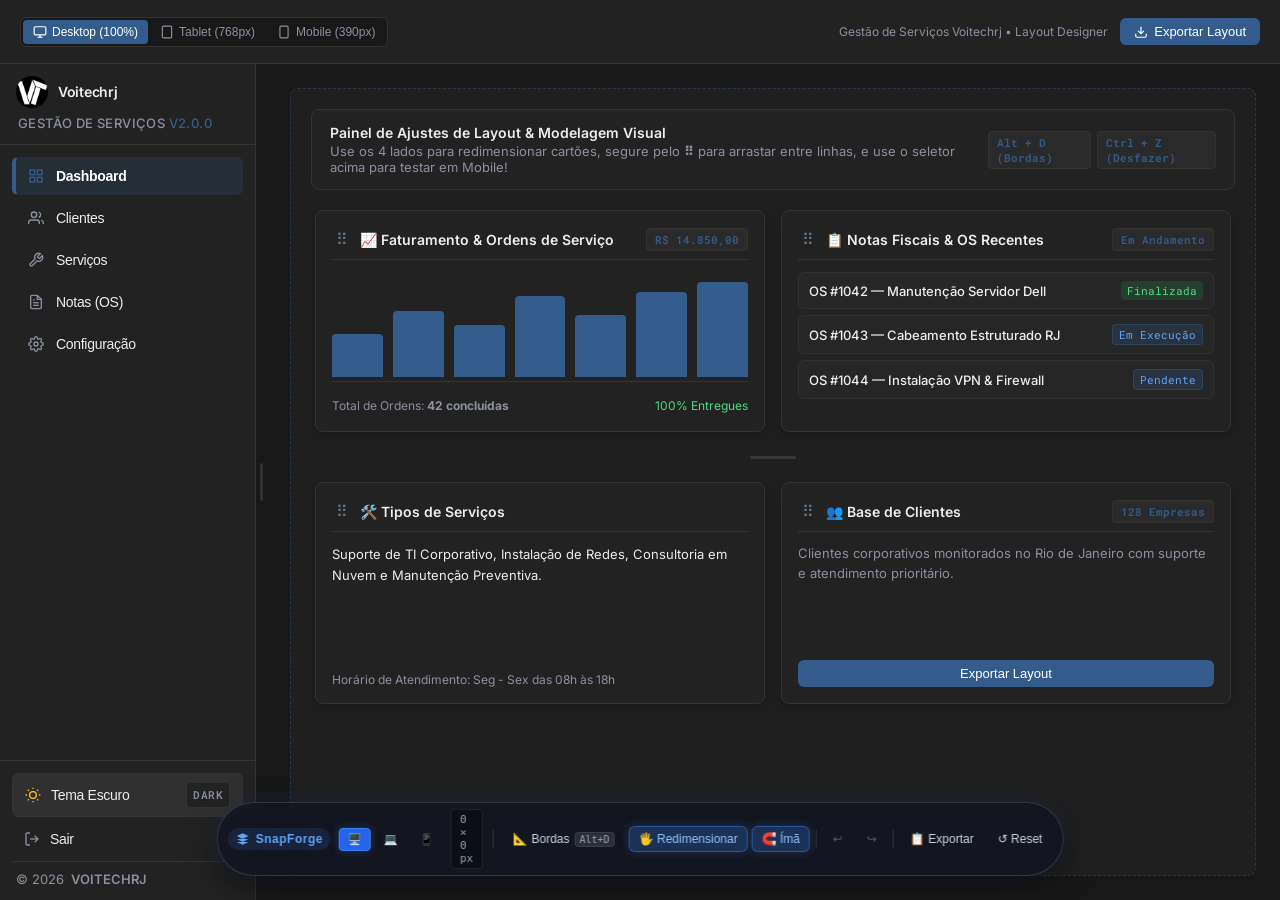
==== commit 920c37ff: "feat: live pixel dimension tooltip badge, HUD pixel readout, and mobile @media export" ====
--- a/examples/index.html
+++ b/examples/index.html
@@ -793,16 +793,13 @@
   <!-- Motor SnapForge UI -->
   <script src="../resources/ui-designer.js"></script>
   <script>
-    // Seletor de dispositivo
+    // Seletor de dispositivo integrado ao SnapForge
     function setDeviceView(width, btn) {
       document.querySelectorAll('.device-btn').forEach(b => b.classList.remove('active'));
       btn.classList.add('active');
-      const page = document.querySelector('.app-page');
-      if (page) {
-        page.style.maxWidth = width;
-        document.documentElement.style.setProperty('--page-width', width);
-        SnapForge.showToast(`Visualização alternada para ${btn.textContent.trim()}`);
-      }
+      if (width === '100%') SnapForge.setDeviceMode('desktop');
+      else if (width === '768px') SnapForge.setDeviceMode('tablet');
+      else if (width === '390px') SnapForge.setDeviceMode('mobile');
     }
 
     window.addEventListener('DOMContentLoaded', () => {
--- a/resources/ui-designer.css
+++ b/resources/ui-designer.css
@@ -207,6 +207,44 @@
   color: #93c5fd;
   border-color: rgba(59, 130, 246, 0.45);
   box-shadow: 0 0 10px rgba(59, 130, 246, 0.25);
+}
+
+.snapforge-device-btn {
+  padding: 4px 8px;
+  font-size: 11px;
+  border-radius: 4px;
+}
+
+.snapforge-device-btn.active {
+  background: #2563eb !important;
+  color: #ffffff !important;
+  border-color: #3b82f6 !important;
+}
+
+/* Moldura Visual de Dispositivo Ativo na Página */
+.app-page.snapforge-device-mobile {
+  max-width: 390px !important;
+  margin: 0 auto;
+  border: 2px solid #3b82f6 !important;
+  box-shadow: 0 0 30px rgba(59, 130, 246, 0.3) !important;
+  transition: all 0.3s cubic-bezier(0.16, 1, 0.3, 1);
+}
+
+.app-page.snapforge-device-tablet {
+  max-width: 768px !important;
+  margin: 0 auto;
+  border: 2px solid #3b82f6 !important;
+  box-shadow: 0 0 30px rgba(59, 130, 246, 0.3) !important;
+  transition: all 0.3s cubic-bezier(0.16, 1, 0.3, 1);
+}
+
+.app-page.snapforge-device-mobile .dashboard-row {
+  flex-direction: column !important;
+}
+
+.app-page.snapforge-device-mobile .panel-card {
+  width: 100% !important;
+  margin-left: 0 !important;
 }
 
 .snapforge-btn:disabled {
@@ -447,3 +485,59 @@
   to { opacity: 1; }
 }
 
+/* ==============================================================================
+   8. Live Pixel Dimension Tooltip (Popup Dinâmico de Dimensões)
+   ============================================================================== */
+.snapforge-dimension-badge {
+  position: fixed;
+  z-index: 100020;
+  display: none;
+  align-items: center;
+  gap: 6px;
+  background: rgba(15, 23, 42, 0.94);
+  backdrop-filter: blur(8px);
+  -webkit-backdrop-filter: blur(8px);
+  color: #38bdf8;
+  border: 1px solid rgba(56, 189, 248, 0.4);
+  box-shadow: 0 8px 24px rgba(0, 0, 0, 0.6), 0 0 14px rgba(56, 189, 248, 0.25);
+  padding: 4px 10px;
+  border-radius: 9999px;
+  font-family: ui-monospace, SFMono-Regular, Menlo, Monaco, Consolas, monospace;
+  font-size: 11.5px;
+  font-weight: 600;
+  pointer-events: none;
+  user-select: none;
+  transform: translate(-50%, -140%);
+  transition: opacity 0.15s ease, transform 0.15s ease;
+  white-space: nowrap;
+}
+
+.snapforge-dimension-badge.show {
+  display: inline-flex;
+}
+
+.snapforge-dimension-badge .sf-dim-sep {
+  color: #64748b;
+  font-weight: 400;
+}
+
+.snapforge-dimension-badge.sf-snapped {
+  border-color: #00d4ff;
+  box-shadow: 0 0 16px rgba(0, 212, 255, 0.6);
+  color: #00d4ff;
+}
+
+.snapforge-hud-pixel-box {
+  display: flex;
+  align-items: center;
+  gap: 4px;
+  font-family: ui-monospace, SFMono-Regular, Menlo, monospace;
+  font-size: 11px;
+  color: #94a3b8;
+  background: rgba(0, 0, 0, 0.35);
+  padding: 3px 8px;
+  border-radius: 4px;
+  border: 1px solid rgba(255, 255, 255, 0.08);
+}
+
+
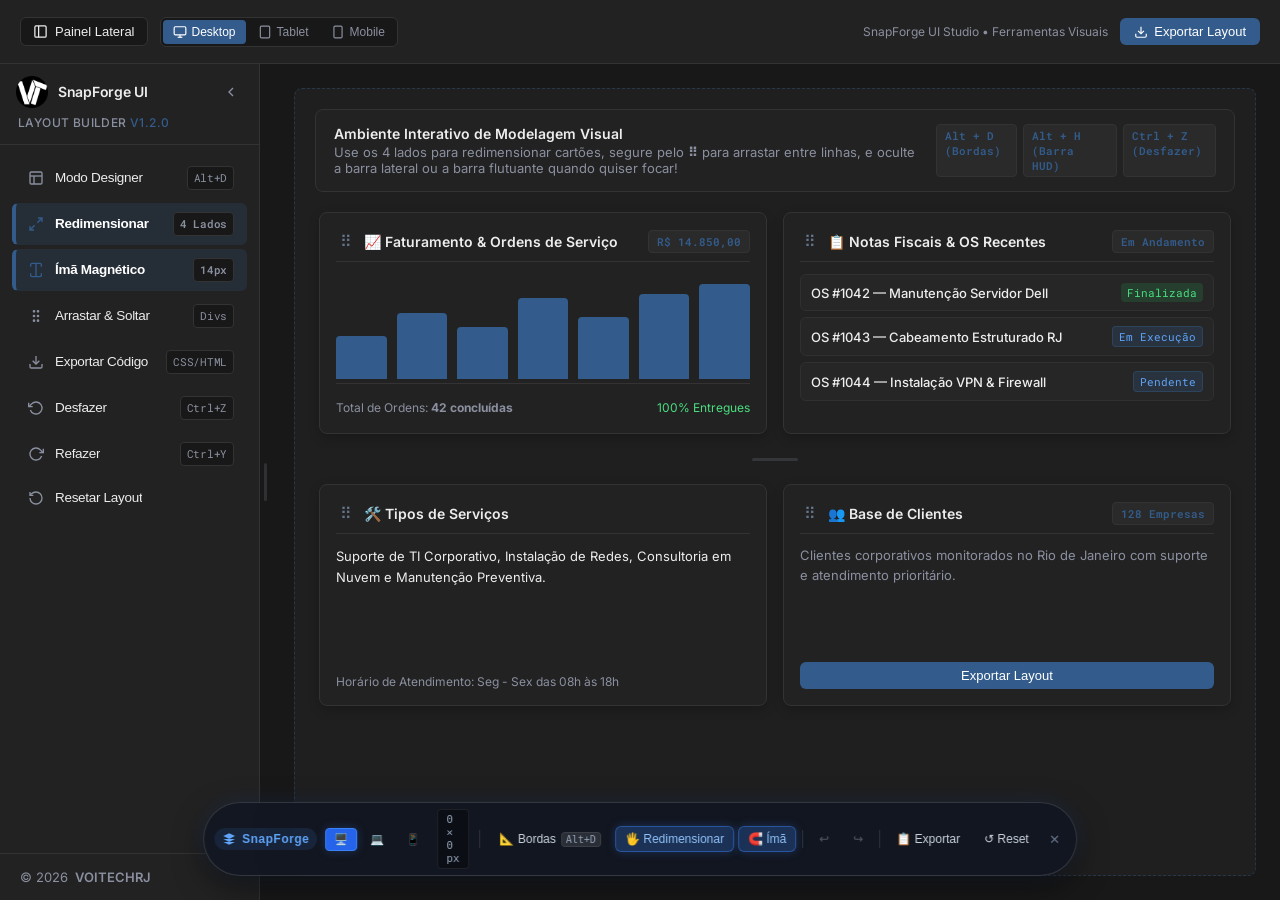
==== commit 12067c8e: "feat: tool names in sidebar, clean footer without theme/logout, draggable HUD, and collapsible sideb" ====
--- a/examples/index.html
+++ b/examples/index.html
@@ -3,7 +3,7 @@
 <head>
   <meta charset="UTF-8">
   <meta name="viewport" content="width=device-width, initial-scale=1.0">
-  <title>Voitechrj — Gestão de Serviços & SnapForge UI Studio</title>
+  <title>Voitechrj — SnapForge UI Studio</title>
   <!-- Google Fonts: Inter / Roboto & Roboto Mono -->
   <link rel="preconnect" href="https://fonts.googleapis.com">
   <link rel="preconnect" href="https://fonts.gstatic.com" crossorigin>
@@ -16,7 +16,7 @@
        ========================================================================== */
     :root {
       --header-height: 64px;
-      --sidebar-width: 256px; /* w-64 padrão Tailwind */
+      --sidebar-width: 260px;
       --bg-sidebar: #222222;
       --border-sidebar: #333333;
       --bg-main: #181818;
@@ -48,7 +48,7 @@
       -webkit-font-smoothing: antialiased;
     }
 
-    /* 1. Header Global Superior (Sincronizado com Linha Contínua) */
+    /* 1. Header Global Superior */
     .top-header-clean {
       height: var(--header-height);
       border-bottom: 1px solid var(--border-sidebar);
@@ -65,6 +65,27 @@
       display: flex;
       align-items: center;
       gap: 12px;
+    }
+
+    /* Botão Alternador do Painel Lateral */
+    .btn-toggle-sidebar {
+      background: #181818;
+      border: 1px solid var(--border-sidebar);
+      color: var(--color-text-main);
+      padding: 6px 12px;
+      border-radius: 6px;
+      font-size: 13px;
+      font-weight: 500;
+      cursor: pointer;
+      display: flex;
+      align-items: center;
+      gap: 7px;
+      transition: all 0.15s ease;
+    }
+
+    .btn-toggle-sidebar:hover {
+      background: #2a2a2a;
+      border-color: #444444;
     }
 
     .header-device-switcher {
@@ -135,11 +156,11 @@
     }
 
     /* ==========================================================================
-       PAINEL ESQUERDO — RÉPLICA 1:1 VOITECHRJ GESTÃO DE SERVIÇOS
+       PAINEL ESQUERDO — ESTILO VOITECHRJ COM FERRAMENTAS DO SNAPFORGE
        ========================================================================== */
     .sidebar-voitech {
       width: var(--sidebar-width);
-      min-width: 200px;
+      min-width: 220px;
       max-width: 420px;
       background: #222222;
       border-right: 1px solid #333333;
@@ -149,15 +170,35 @@
       flex-shrink: 0;
       user-select: none;
       position: relative;
-    }
-
-    /* Topo da Sidebar: Logo + Voitechrj & GESTÃO DE SERVIÇOS V2.0.0 */
+      transition: width 0.25s cubic-bezier(0.16, 1, 0.3, 1), min-width 0.25s ease, opacity 0.2s ease;
+    }
+
+    .sidebar-voitech.collapsed {
+      width: 0 !important;
+      min-width: 0 !important;
+      opacity: 0 !important;
+      overflow: hidden !important;
+      border-right: none !important;
+      pointer-events: none !important;
+    }
+
+    .layout-resizer.collapsed {
+      display: none !important;
+    }
+
+    /* Topo da Sidebar: Logo + Voitechrj & SNAPFORGE STUDIO V1.2.0 */
     .sidebar-brand-box {
       padding: 12px 16px;
       border-bottom: 1px solid #333333;
       display: flex;
       flex-direction: column;
       gap: 6px;
+    }
+
+    .sidebar-brand-row {
+      display: flex;
+      align-items: center;
+      justify-content: space-between;
     }
 
     .brand-link {
@@ -188,12 +229,26 @@
       transition: color 0.2s ease;
     }
 
-    .brand-link:hover .brand-name {
-      color: #335C8C;
+    .btn-collapse-sidebar {
+      background: transparent;
+      border: none;
+      color: #8B90A0;
+      padding: 4px;
+      border-radius: 4px;
+      cursor: pointer;
+      display: inline-flex;
+      align-items: center;
+      justify-content: center;
+      transition: all 0.15s ease;
+    }
+
+    .btn-collapse-sidebar:hover {
+      color: #FFFFFF;
+      background: #333333;
     }
 
     .brand-subtitle-line {
-      font-size: 13px;
+      font-size: 12px;
       font-weight: 500;
       color: #8B90A0;
       text-transform: uppercase;
@@ -206,7 +261,7 @@
       color: #335C8C;
     }
 
-    /* Menu de Navegação Vertical */
+    /* Menu de Ferramentas */
     .sidebar-nav-list {
       flex: 1;
       padding: 12px;
@@ -219,10 +274,10 @@
     .nav-item-btn {
       display: flex;
       align-items: center;
-      gap: 12px;
+      justify-content: space-between;
       padding: 8px 12px;
       border-radius: 6px;
-      font-size: 14px;
+      font-size: 13.5px;
       font-weight: 400;
       text-decoration: none;
       letter-spacing: -0.3px;
@@ -237,6 +292,15 @@
       width: 100%;
     }
 
+    .nav-item-btn-left {
+      display: flex;
+      align-items: center;
+      gap: 11px;
+      overflow: hidden;
+      text-overflow: ellipsis;
+      white-space: nowrap;
+    }
+
     .nav-item-btn svg {
       width: 16px;
       height: 16px;
@@ -254,17 +318,26 @@
       color: #EDEDED;
     }
 
-    /* Item Ativo (Ex: Dashboard) */
+    /* Item Ativo */
     .nav-item-btn.active {
       background-color: rgba(51, 92, 140, 0.2);
       color: #FFFFFF;
       font-weight: 600;
       border-left: 4px solid #335C8C;
-      box-shadow: 0 1px 2px rgba(0, 0, 0, 0.05);
     }
 
     .nav-item-btn.active svg {
       color: #335C8C;
+    }
+
+    .nav-item-badge {
+      font-size: 10.5px;
+      font-family: var(--font-mono);
+      padding: 1px 6px;
+      border-radius: 4px;
+      background: #181818;
+      color: #8B90A0;
+      border: 1px solid #333333;
     }
 
     /* Rodapé da Sidebar: Tema Escuro + Sair + Copyright */
@@ -309,7 +382,7 @@
     .btn-theme-toggle svg {
       width: 16px;
       height: 16px;
-      color: #FBBF24; /* Âmbar */
+      color: #FBBF24;
     }
 
     .theme-badge {
@@ -502,7 +575,6 @@
       color: #8B90A0;
     }
 
-    /* Simulação de Itens / Ordens de Serviço */
     .os-item {
       display: flex;
       align-items: center;
@@ -529,7 +601,6 @@
     .os-badge-open { background: rgba(51, 92, 140, 0.25); color: #60a5fa; border: 1px solid rgba(51, 92, 140, 0.4); }
     .os-badge-done { background: rgba(34, 197, 94, 0.15); color: #4ade80; }
 
-    /* Barra de Gráfico */
     .chart-container {
       display: flex;
       align-items: flex-end;
@@ -556,25 +627,31 @@
   <!-- 1. Header Global Superior -->
   <header class="top-header-clean">
     <div class="header-left-info">
+      <!-- Botão para Ocultar / Exibir o Painel Lateral -->
+      <button type="button" class="btn-toggle-sidebar" id="btnToggleSidebar" onclick="toggleSidebar()" title="Ocultar / Exibir Painel Lateral (Alt+S)">
+        <svg width="15" height="15" viewBox="0 0 24 24" fill="none" stroke="currentColor" stroke-width="2"><rect x="3" y="3" width="18" height="18" rx="2" ry="2"></rect><line x1="9" y1="3" x2="9" y2="21"></line></svg>
+        <span id="txtToggleSidebar">Painel Lateral</span>
+      </button>
+
       <!-- Seletor Responsivo Desktop / Tablet / Mobile -->
       <div class="header-device-switcher">
         <button type="button" class="device-btn active" id="btnDevDesktop" onclick="setDeviceView('100%', this)">
           <svg width="14" height="14" viewBox="0 0 24 24" fill="none" stroke="currentColor" stroke-width="2"><rect x="2" y="3" width="20" height="14" rx="2" ry="2"></rect><line x1="8" y1="21" x2="16" y2="21"></line><line x1="12" y1="17" x2="12" y2="21"></line></svg>
-          <span>Desktop (100%)</span>
+          <span>Desktop</span>
         </button>
         <button type="button" class="device-btn" id="btnDevTablet" onclick="setDeviceView('768px', this)">
           <svg width="14" height="14" viewBox="0 0 24 24" fill="none" stroke="currentColor" stroke-width="2"><rect x="4" y="2" width="16" height="20" rx="2" ry="2"></rect><line x1="12" y1="18" x2="12.01" y2="18"></line></svg>
-          <span>Tablet (768px)</span>
+          <span>Tablet</span>
         </button>
         <button type="button" class="device-btn" id="btnDevMobile" onclick="setDeviceView('390px', this)">
           <svg width="14" height="14" viewBox="0 0 24 24" fill="none" stroke="currentColor" stroke-width="2"><rect x="5" y="2" width="14" height="20" rx="2" ry="2"></rect><line x1="12" y1="18" x2="12.01" y2="18"></line></svg>
-          <span>Mobile (390px)</span>
+          <span>Mobile</span>
         </button>
       </div>
     </div>
 
     <div class="header-actions">
-      <span style="font-size:12px; color:#8B90A0;">Gestão de Serviços Voitechrj • Layout Designer</span>
+      <span style="font-size:12px; color:#8B90A0;">SnapForge UI Studio • Ferramentas Visuais</span>
       <button class="btn-export-top" onclick="SnapForge.openExportModal()">
         <svg width="14" height="14" viewBox="0 0 24 24" fill="none" stroke="currentColor" stroke-width="2"><path d="M21 15v4a2 2 0 0 1-2 2H5a2 2 0 0 1-2-2v-4"></path><polyline points="7 10 12 15 17 10"></polyline><line x1="12" y1="15" x2="12" y2="3"></line></svg>
         <span>Exportar Layout</span>
@@ -586,79 +663,109 @@
   <div class="app-workspace">
 
     <!-- ====================================================================
-         PAINEL ESQUERDO (SIDEBAR OFICIAL VOITECHRJ)
+         PAINEL ESQUERDO: FERRAMENTAS DO SNAPFORGE (ESTILO VOITECHRJ)
          ==================================================================== -->
-    <aside class="sidebar-voitech">
+    <aside class="sidebar-voitech" id="mainSidebar">
       
-      <!-- Topo da Sidebar: Logo + Nome Voitechrj & Nome do App + Versão -->
+      <!-- Topo da Sidebar: Logo + Nome da Ferramenta + Versão + Botão de Recolher -->
       <div class="sidebar-brand-box">
-        <a href="https://voitech-rj.github.io/" target="_blank" class="brand-link" title="Acessar Voitechrj">
-          <img src="assets/voitechrj-logo.png" alt="Voitechrj Logo" class="brand-logo-img">
-          <span class="brand-name">Voitechrj</span>
-        </a>
+        <div class="sidebar-brand-row">
+          <div style="display:flex; align-items:center; gap:10px;">
+            <img src="assets/voitechrj-logo.png" alt="SnapForge Logo" class="brand-logo-img">
+            <span class="brand-name">SnapForge UI</span>
+          </div>
+          <button type="button" class="btn-collapse-sidebar" onclick="toggleSidebar()" title="Recolher Painel Lateral">
+            <svg width="16" height="16" viewBox="0 0 24 24" fill="none" stroke="currentColor" stroke-width="2"><polyline points="15 18 9 12 15 6"></polyline></svg>
+          </button>
+        </div>
         <div class="brand-subtitle-line">
-          GESTÃO DE SERVIÇOS <span>V2.0.0</span>
+          LAYOUT BUILDER <span>V1.2.0</span>
         </div>
       </div>
 
-      <!-- Menu de Navegação Vertical -->
+      <!-- Menu de Ferramentas do SnapForge -->
       <nav class="sidebar-nav-list">
-        <!-- 1. Dashboard (Ativo) -->
-        <button type="button" class="nav-item-btn active">
-          <svg viewBox="0 0 24 24" fill="none" stroke="currentColor" stroke-width="2"><rect x="3" y="3" width="7" height="7"></rect><rect x="14" y="3" width="7" height="7"></rect><rect x="14" y="14" width="7" height="7"></rect><rect x="3" y="14" width="7" height="7"></rect></svg>
-          <span>Dashboard</span>
-        </button>
-
-        <!-- 2. Clientes -->
-        <button type="button" class="nav-item-btn">
-          <svg viewBox="0 0 24 24" fill="none" stroke="currentColor" stroke-width="2"><path d="M17 21v-2a4 4 0 0 0-4-4H5a4 4 0 0 0-4 4v2"></path><circle cx="9" cy="7" r="4"></circle><path d="M23 21v-2a4 4 0 0 0-3-3.87"></path><path d="M16 3.13a4 4 0 0 1 0 7.75"></path></svg>
-          <span>Clientes</span>
-        </button>
-
-        <!-- 3. Serviços -->
-        <button type="button" class="nav-item-btn">
-          <svg viewBox="0 0 24 24" fill="none" stroke="currentColor" stroke-width="2"><path d="M14.7 6.3a1 1 0 0 0 0 1.4l1.6 1.6a1 1 0 0 0 1.4 0l3.77-3.77a6 6 0 0 1-7.94 7.94l-6.91 6.91a2.12 2.12 0 0 1-3-3l6.91-6.91a6 6 0 0 1 7.94-7.94l-3.76 3.76z"></path></svg>
-          <span>Serviços</span>
-        </button>
-
-        <!-- 4. Notas (OS) -->
-        <button type="button" class="nav-item-btn">
-          <svg viewBox="0 0 24 24" fill="none" stroke="currentColor" stroke-width="2"><path d="M14 2H6a2 2 0 0 0-2 2v16a2 2 0 0 0 2 2h12a2 2 0 0 0 2-2V8z"></path><polyline points="14 2 14 8 20 8"></polyline><line x1="16" y1="13" x2="8" y2="13"></line><line x1="16" y1="17" x2="8" y2="17"></line><polyline points="10 9 9 9 8 9"></polyline></svg>
-          <span>Notas (OS)</span>
-        </button>
-
-        <!-- 5. Configuração -->
-        <button type="button" class="nav-item-btn">
-          <svg viewBox="0 0 24 24" fill="none" stroke="currentColor" stroke-width="2"><circle cx="12" cy="12" r="3"></circle><path d="M19.4 15a1.65 1.65 0 0 0 .33 1.82l.06.06a2 2 0 0 1 0 2.83 2 2 0 0 1-2.83 0l-.06-.06a1.65 1.65 0 0 0-1.82-.33 1.65 1.65 0 0 0-1 1.51V21a2 2 0 0 1-2 2 2 2 0 0 1-2-2v-.09A1.65 1.65 0 0 0 9 19.4a1.65 1.65 0 0 0-1.82.33l-.06.06a2 2 0 0 1-2.83 0 2 2 0 0 1 0-2.83l.06-.06a1.65 1.65 0 0 0 .33-1.82 1.65 1.65 0 0 0-1.51-1H3a2 2 0 0 1-2-2 2 2 0 0 1 2-2h.09A1.65 1.65 0 0 0 4.6 9a1.65 1.65 0 0 0-.33-1.82l-.06-.06a2 2 0 0 1 0-2.83 2 2 0 0 1 2.83 0l.06.06a1.65 1.65 0 0 0 1.82.33H9a1.65 1.65 0 0 0 1-1.51V3a2 2 0 0 1 2-2 2 2 0 0 1 2 2v.09a1.65 1.65 0 0 0 1 1.51 1.65 1.65 0 0 0 1.82-.33l.06-.06a2 2 0 0 1 2.83 0 2 2 0 0 1 0 2.83l-.06.06a1.65 1.65 0 0 0-.33 1.82V9a1.65 1.65 0 0 0 1.51 1H21a2 2 0 0 1 2 2 2 2 0 0 1-2 2h-.09a1.65 1.65 0 0 0-1.51 1z"></path></svg>
-          <span>Configuração</span>
-        </button>
+        
+        <!-- 1. Modo Designer (Alt + D) -->
+        <button type="button" class="nav-item-btn active" id="btnSideEdges" onclick="SnapForge.toggleEdges()">
+          <div class="nav-item-btn-left">
+            <svg viewBox="0 0 24 24" fill="none" stroke="currentColor" stroke-width="2"><rect x="3" y="3" width="18" height="18" rx="2"></rect><line x1="3" y1="9" x2="21" y2="9"></line><line x1="9" y1="21" x2="9" y2="9"></line></svg>
+            <span>Modo Designer</span>
+          </div>
+          <span class="nav-item-badge">Alt+D</span>
+        </button>
+
+        <!-- 2. Redimensionamento 4 Lados -->
+        <button type="button" class="nav-item-btn" id="btnSideResize" onclick="SnapForge.toggleResizing()">
+          <div class="nav-item-btn-left">
+            <svg viewBox="0 0 24 24" fill="none" stroke="currentColor" stroke-width="2"><polyline points="15 3 21 3 21 9"></polyline><polyline points="9 21 3 21 3 15"></polyline><line x1="21" y1="3" x2="14" y2="10"></line><line x1="3" y1="21" x2="10" y2="14"></line></svg>
+            <span>Redimensionar</span>
+          </div>
+          <span class="nav-item-badge">4 Lados</span>
+        </button>
+
+        <!-- 3. Ímã Magnético -->
+        <button type="button" class="nav-item-btn" id="btnSideMagnet" onclick="SnapForge.toggleMagnetic()">
+          <div class="nav-item-btn-left">
+            <svg viewBox="0 0 24 24" fill="none" stroke="currentColor" stroke-width="2"><path d="M4 7V4a2 2 0 0 1 2-2h12a2 2 0 0 1 2 2v3M4 17v3a2 2 0 0 0 2 2h12a2 2 0 0 0 2-2v-3"></path><path d="M12 2v20"></path></svg>
+            <span>Ímã Magnético</span>
+          </div>
+          <span class="nav-item-badge">14px</span>
+        </button>
+
+        <!-- 4. Arraste & Soltar (Divs) -->
+        <button type="button" class="nav-item-btn" onclick="SnapForge.showToast('Segure pela alça ⠿ nos cards para mover entre divs!')">
+          <div class="nav-item-btn-left">
+            <svg viewBox="0 0 24 24" fill="none" stroke="currentColor" stroke-width="2"><circle cx="9" cy="5" r="1"></circle><circle cx="9" cy="12" r="1"></circle><circle cx="9" cy="19" r="1"></circle><circle cx="15" cy="5" r="1"></circle><circle cx="15" cy="12" r="1"></circle><circle cx="15" cy="19" r="1"></circle></svg>
+            <span>Arrastar & Soltar</span>
+          </div>
+          <span class="nav-item-badge">Divs</span>
+        </button>
+
+        <!-- 5. Exportar Layout -->
+        <button type="button" class="nav-item-btn" onclick="SnapForge.openExportModal()">
+          <div class="nav-item-btn-left">
+            <svg viewBox="0 0 24 24" fill="none" stroke="currentColor" stroke-width="2"><path d="M21 15v4a2 2 0 0 1-2 2H5a2 2 0 0 1-2-2v-4"></path><polyline points="7 10 12 15 17 10"></polyline><line x1="12" y1="15" x2="12" y2="3"></line></svg>
+            <span>Exportar Código</span>
+          </div>
+          <span class="nav-item-badge">CSS/HTML</span>
+        </button>
+
+        <!-- 6. Desfazer (Ctrl+Z) -->
+        <button type="button" class="nav-item-btn" onclick="SnapForge.undo()">
+          <div class="nav-item-btn-left">
+            <svg viewBox="0 0 24 24" fill="none" stroke="currentColor" stroke-width="2"><polyline points="1 4 1 10 7 10"></polyline><path d="M3.51 15a9 9 0 1 0 2.13-9.36L1 10"></path></svg>
+            <span>Desfazer</span>
+          </div>
+          <span class="nav-item-badge">Ctrl+Z</span>
+        </button>
+
+        <!-- 7. Refazer (Ctrl+Y) -->
+        <button type="button" class="nav-item-btn" onclick="SnapForge.redo()">
+          <div class="nav-item-btn-left">
+            <svg viewBox="0 0 24 24" fill="none" stroke="currentColor" stroke-width="2"><polyline points="23 4 23 10 17 10"></polyline><path d="M20.49 15a9 9 0 1 1-2.12-9.36L23 10"></path></svg>
+            <span>Refazer</span>
+          </div>
+          <span class="nav-item-badge">Ctrl+Y</span>
+        </button>
+
+        <!-- 8. Resetar Layout -->
+        <button type="button" class="nav-item-btn" onclick="SnapForge.resetAll(true)">
+          <div class="nav-item-btn-left">
+            <svg viewBox="0 0 24 24" fill="none" stroke="currentColor" stroke-width="2"><path d="M3 12a9 9 0 1 0 9-9 9.75 9.75 0 0 0-6.74 2.74L3 8"></path><polyline points="3 3 3 8 8 8"></polyline></svg>
+            <span>Resetar Layout</span>
+          </div>
+        </button>
+
       </nav>
 
-      <!-- Rodapé da Sidebar: Alternador de Tema + Botão Sair + Copyright -->
-      <div class="sidebar-footer-box">
-        
-        <!-- Botão Alternador de Tema -->
-        <button type="button" class="btn-theme-toggle" title="Tema do Sistema">
-          <div class="btn-theme-toggle-left">
-            <svg viewBox="0 0 24 24" fill="none" stroke="currentColor" stroke-width="2"><circle cx="12" cy="12" r="5"></circle><line x1="12" y1="1" x2="12" y2="3"></line><line x1="12" y1="21" x2="12" y2="23"></line><line x1="4.22" y1="4.22" x2="5.64" y2="5.64"></line><line x1="18.36" y1="18.36" x2="19.78" y2="19.78"></line><line x1="1" y1="12" x2="3" y2="12"></line><line x1="21" y1="12" x2="23" y2="12"></line><line x1="4.22" y1="19.78" x2="5.64" y2="18.36"></line><line x1="18.36" y1="5.64" x2="19.78" y2="4.22"></line></svg>
-            <span>Tema Escuro</span>
-          </div>
-          <span class="theme-badge">DARK</span>
-        </button>
-
-        <!-- Botão Sair -->
-        <button type="button" class="btn-logout" title="Encerrar Sessão">
-          <svg viewBox="0 0 24 24" fill="none" stroke="currentColor" stroke-width="2"><path d="M9 21H5a2 2 0 0 1-2-2V5a2 2 0 0 1 2-2h4"></path><polyline points="16 17 21 12 16 7"></polyline><line x1="21" y1="12" x2="9" y2="12"></line></svg>
-          <span>Sair</span>
-        </button>
-
-        <!-- Copyright © 2026 VOITECHRJ com link -->
-        <div class="sidebar-copyright">
+      <!-- Rodapé da Sidebar: Apenas Copyright com Link Oficial Voitechrj -->
+      <div class="sidebar-footer-box" style="padding:14px 16px;">
+        <div class="sidebar-copyright" style="padding-top:0; border-top:none;">
           <span>
             © 2026 <a href="https://voitech-rj.github.io/" target="_blank" rel="noopener noreferrer">VOITECHRJ</a>
           </span>
         </div>
-
       </div>
 
     </aside>
@@ -670,14 +777,15 @@
     <main class="page-viewport">
       <div class="app-page active">
 
-        <!-- Banner Explicativo -->
+        <!-- Banner Informativo -->
         <div class="banner-top-panel">
           <div>
-            <div class="banner-title">Painel de Ajustes de Layout & Modelagem Visual</div>
-            <div class="banner-desc">Use os 4 lados para redimensionar cartões, segure pelo <b>⠿</b> para arrastar entre linhas, e use o seletor acima para testar em Mobile!</div>
+            <div class="banner-title">Ambiente Interativo de Modelagem Visual</div>
+            <div class="banner-desc">Use os 4 lados para redimensionar cartões, segure pelo <b>⠿</b> para arrastar entre linhas, e oculte a barra lateral ou a barra flutuante quando quiser focar!</div>
           </div>
           <div class="banner-tags">
             <span class="tag-key">Alt + D (Bordas)</span>
+            <span class="tag-key">Alt + H (Barra HUD)</span>
             <span class="tag-key">Ctrl + Z (Desfazer)</span>
           </div>
         </div>
@@ -802,6 +910,16 @@
       else if (width === '390px') SnapForge.setDeviceMode('mobile');
     }
 
+    // Alternar Barra Lateral (Ocultar / Exibir)
+    function toggleSidebar() {
+      const sidebar = document.getElementById('mainSidebar');
+      const resizer = document.querySelector('.layout-resizer');
+      if (!sidebar) return;
+      const isCollapsed = sidebar.classList.toggle('collapsed');
+      if (resizer) resizer.classList.toggle('collapsed', isCollapsed);
+      SnapForge.showToast(isCollapsed ? 'Painel lateral recolhido' : 'Painel lateral visível');
+    }
+
     window.addEventListener('DOMContentLoaded', () => {
       SnapForge.init({
         cardSelector: '.panel-card',
@@ -813,6 +931,17 @@
         enableDragDrop: true,
         snapThreshold: 14
       });
+
+      // Sincroniza estado dos botões da sidebar com o SnapForge
+      const sideEdges = document.getElementById('btnSideEdges');
+      const sideResize = document.getElementById('btnSideResize');
+      const sideMagnet = document.getElementById('btnSideMagnet');
+
+      setInterval(() => {
+        if (sideEdges) sideEdges.classList.toggle('active', document.body.classList.contains('debug-edges'));
+        if (sideResize) sideResize.classList.toggle('active', document.body.classList.contains('enable-resizing'));
+        if (sideMagnet) sideMagnet.classList.toggle('active', !!SnapForge.options.enableMagneticSnap);
+      }, 250);
     });
   </script>
 </body>
--- a/resources/ui-designer.css
+++ b/resources/ui-designer.css
@@ -124,7 +124,7 @@
   align-items: center;
   gap: 8px;
   padding: 6px 10px;
-  background: rgba(18, 22, 34, 0.85);
+  background: rgba(18, 22, 34, 0.88);
   backdrop-filter: blur(12px);
   -webkit-backdrop-filter: blur(12px);
   border: 1px solid rgba(255, 255, 255, 0.14);
@@ -134,7 +134,17 @@
   font-size: 13px;
   color: #f1f5f9;
   user-select: none;
-  transition: all 0.25s cubic-bezier(0.16, 1, 0.3, 1);
+  transition: opacity 0.2s ease, box-shadow 0.2s ease;
+}
+
+.snapforge-hud.is-moving {
+  transition: none !important;
+  box-shadow: 0 15px 35px rgba(0, 0, 0, 0.7), 0 0 25px rgba(59, 130, 246, 0.35);
+  opacity: 0.92;
+}
+
+.snapforge-hud.is-custom-pos {
+  transform: none !important;
 }
 
 .snapforge-hud.snapforge-minimized {
@@ -143,7 +153,9 @@
   background: rgba(18, 22, 34, 0.9);
 }
 
-.snapforge-hud.snapforge-minimized .snapforge-hud-group {
+.snapforge-hud.snapforge-minimized .snapforge-hud-group,
+.snapforge-hud.snapforge-minimized .snapforge-hud-pixel-box,
+.snapforge-hud.snapforge-minimized .snapforge-hud-sep {
   display: none !important;
 }
 
@@ -158,7 +170,63 @@
   padding: 4px 8px;
   border-radius: 9999px;
   background: rgba(59, 130, 246, 0.12);
+  cursor: grab;
+}
+
+.snapforge-hud-brand:active {
+  cursor: grabbing;
+}
+
+.snapforge-hud-close {
+  background: transparent;
+  border: none;
+  color: #64748b;
+  padding: 3px 6px;
+  border-radius: 4px;
   cursor: pointer;
+  font-size: 13px;
+  display: inline-flex;
+  align-items: center;
+  justify-content: center;
+  transition: all 0.15s ease;
+}
+
+.snapforge-hud-close:hover {
+  color: #f87171;
+  background: rgba(239, 68, 68, 0.15);
+}
+
+/* Botão Flutuante Discreto para Reabrir a Barra quando Fechada */
+.snapforge-hud-reopen-btn {
+  position: fixed;
+  bottom: 20px;
+  right: 20px;
+  z-index: 99999;
+  background: rgba(18, 22, 34, 0.92);
+  border: 1px solid rgba(59, 130, 246, 0.4);
+  color: #60a5fa;
+  padding: 6px 12px;
+  border-radius: 9999px;
+  font-size: 12px;
+  font-weight: 600;
+  cursor: pointer;
+  display: none;
+  align-items: center;
+  gap: 6px;
+  box-shadow: 0 4px 15px rgba(0, 0, 0, 0.5);
+  backdrop-filter: blur(8px);
+  transition: all 0.2s ease;
+}
+
+.snapforge-hud-reopen-btn:hover {
+  background: rgba(37, 99, 235, 0.25);
+  border-color: #3b82f6;
+  color: #ffffff;
+  transform: translateY(-2px);
+}
+
+.snapforge-hud-reopen-btn.show {
+  display: inline-flex;
 }
 
 .snapforge-hud-brand svg {
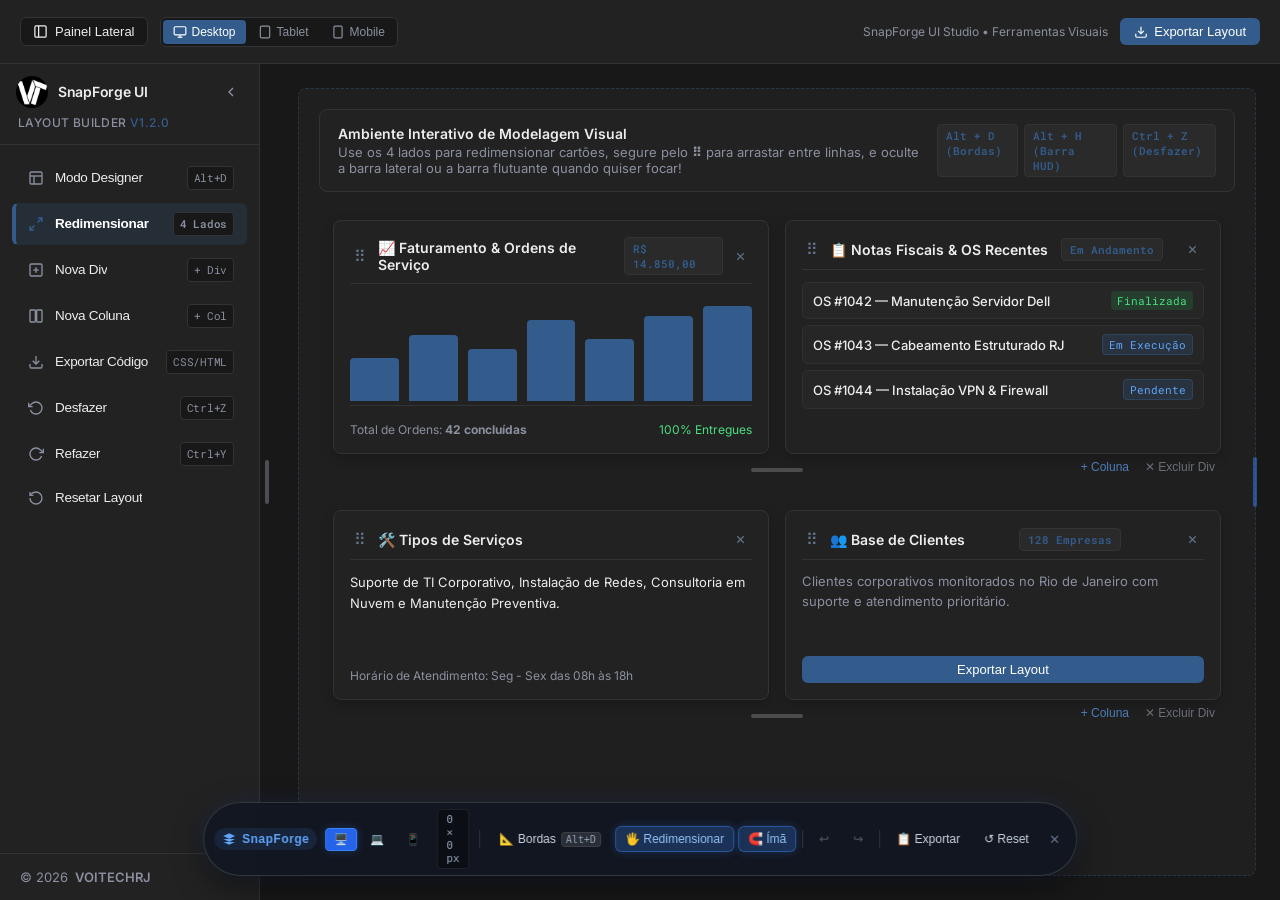
==== commit 82782d87: "feat: colunas responsivas dentro das divs, botoes sem borda/preenchimento, remover btn central do ca" ====
--- a/examples/index.html
+++ b/examples/index.html
@@ -526,12 +526,15 @@
     /* Containers e Cards */
     .dashboard-row {
       display: flex;
+      flex-wrap: nowrap;
       gap: 16px;
       align-items: stretch;
       min-height: 230px;
       border-radius: 8px;
-      padding: 4px;
+      padding: 12px 14px 28px 14px;
+      position: relative;
       transition: background 0.2s;
+      overflow: hidden;
     }
 
     .panel-card {
@@ -541,8 +544,8 @@
       padding: 16px;
       display: flex;
       flex-direction: column;
-      flex: 1;
-      min-width: 220px;
+      flex: 1 1 0;
+      min-width: 0;
       box-shadow: 0 4px 12px rgba(0, 0, 0, 0.2);
     }
 
@@ -619,6 +622,53 @@
 
     .chart-bar-item:hover {
       background: #4779b5;
+    }
+
+    /* Responsividade Automática para Tablet (768px) e Mobile (390px) */
+    .app-page.snapforge-device-tablet,
+    .app-page.snapforge-device-mobile {
+      margin: 0 auto !important;
+      border: 2px solid #3b82f6 !important;
+      box-shadow: 0 0 30px rgba(59, 130, 246, 0.3) !important;
+      transition: all 0.3s cubic-bezier(0.16, 1, 0.3, 1);
+    }
+
+    .app-page.snapforge-device-tablet {
+      max-width: 768px !important;
+      width: 768px !important;
+    }
+
+    .app-page.snapforge-device-mobile {
+      max-width: 390px !important;
+      width: 390px !important;
+    }
+
+    .app-page.snapforge-device-tablet .dashboard-row,
+    .app-page.snapforge-device-mobile .dashboard-row {
+      flex-direction: column !important;
+      gap: 14px !important;
+    }
+
+    .app-page.snapforge-device-tablet .panel-card,
+    .app-page.snapforge-device-mobile .panel-card {
+      width: 100% !important;
+      max-width: 100% !important;
+      margin-left: 0 !important;
+      margin-top: 0 !important;
+      flex: none !important;
+    }
+
+    @media (max-width: 820px) {
+      .dashboard-row {
+        flex-direction: column !important;
+        gap: 14px !important;
+      }
+      .panel-card {
+        width: 100% !important;
+        max-width: 100% !important;
+        margin-left: 0 !important;
+        flex: none !important;
+      }
     }
   </style>
 </head>
@@ -704,22 +754,22 @@
           <span class="nav-item-badge">4 Lados</span>
         </button>
 
-        <!-- 3. Ímã Magnético -->
-        <button type="button" class="nav-item-btn" id="btnSideMagnet" onclick="SnapForge.toggleMagnetic()">
+        <!-- 3. Adicionar Nova Div -->
+        <button type="button" class="nav-item-btn" id="btnSideAddDiv" onclick="SnapForge.addNewRow()">
           <div class="nav-item-btn-left">
-            <svg viewBox="0 0 24 24" fill="none" stroke="currentColor" stroke-width="2"><path d="M4 7V4a2 2 0 0 1 2-2h12a2 2 0 0 1 2 2v3M4 17v3a2 2 0 0 0 2 2h12a2 2 0 0 0 2-2v-3"></path><path d="M12 2v20"></path></svg>
-            <span>Ímã Magnético</span>
-          </div>
-          <span class="nav-item-badge">14px</span>
-        </button>
-
-        <!-- 4. Arraste & Soltar (Divs) -->
-        <button type="button" class="nav-item-btn" onclick="SnapForge.showToast('Segure pela alça ⠿ nos cards para mover entre divs!')">
+            <svg viewBox="0 0 24 24" fill="none" stroke="currentColor" stroke-width="2"><rect x="3" y="3" width="18" height="18" rx="2"></rect><line x1="12" y1="8" x2="12" y2="16"></line><line x1="8" y1="12" x2="16" y2="12"></line></svg>
+            <span>Nova Div</span>
+          </div>
+          <span class="nav-item-badge">+ Div</span>
+        </button>
+
+        <!-- 4. Adicionar Nova Coluna (Div Interna) -->
+        <button type="button" class="nav-item-btn" id="btnSideAddCol" onclick="SnapForge.addNewColumn()">
           <div class="nav-item-btn-left">
-            <svg viewBox="0 0 24 24" fill="none" stroke="currentColor" stroke-width="2"><circle cx="9" cy="5" r="1"></circle><circle cx="9" cy="12" r="1"></circle><circle cx="9" cy="19" r="1"></circle><circle cx="15" cy="5" r="1"></circle><circle cx="15" cy="12" r="1"></circle><circle cx="15" cy="19" r="1"></circle></svg>
-            <span>Arrastar & Soltar</span>
-          </div>
-          <span class="nav-item-badge">Divs</span>
+            <svg viewBox="0 0 24 24" fill="none" stroke="currentColor" stroke-width="2"><rect x="3" y="3" width="8" height="18" rx="1"></rect><rect x="13" y="3" width="8" height="18" rx="1"></rect></svg>
+            <span>Nova Coluna</span>
+          </div>
+          <span class="nav-item-badge">+ Col</span>
         </button>
 
         <!-- 5. Exportar Layout -->
@@ -846,9 +896,6 @@
 
         </div>
 
-        <!-- Divisor Horizontal Arrastável entre Linhas -->
-        <div class="layout-resizer-vertical" title="Arraste para redimensionar verticalmente"></div>
-
         <!-- Linha Inferior (Container 2) -->
         <div class="dashboard-row" id="row-bottom" data-dropzone="true">
 
@@ -892,6 +939,10 @@
           </div>
 
         </div>
+
+
+        <!-- Alça Visível da Borda Direita da Página (Caixa Azul) -->
+        <div class="page-resizer-right-grip" title="Arraste para redimensionar a largura da página"></div>
 
       </div>
     </main>
@@ -935,12 +986,10 @@
       // Sincroniza estado dos botões da sidebar com o SnapForge
       const sideEdges = document.getElementById('btnSideEdges');
       const sideResize = document.getElementById('btnSideResize');
-      const sideMagnet = document.getElementById('btnSideMagnet');
 
       setInterval(() => {
         if (sideEdges) sideEdges.classList.toggle('active', document.body.classList.contains('debug-edges'));
         if (sideResize) sideResize.classList.toggle('active', document.body.classList.contains('enable-resizing'));
-        if (sideMagnet) sideMagnet.classList.toggle('active', !!SnapForge.options.enableMagneticSnap);
       }, 250);
     });
   </script>
--- a/resources/ui-designer.css
+++ b/resources/ui-designer.css
@@ -58,7 +58,7 @@
 
 /* 3. Divisores Arrastáveis (Splitters de Colunas e Linhas) */
 .layout-resizer {
-  width: 10px;
+  width: 14px;
   cursor: col-resize;
   background: transparent;
   flex-shrink: 0;
@@ -66,26 +66,27 @@
   align-items: center;
   justify-content: center;
   user-select: none;
+  z-index: 10;
 }
 .layout-resizer::after {
   content: "";
-  width: 3px;
-  height: 38px;
+  width: 4px;
+  height: 44px;
   background: #8b90a0;
   border-radius: 2px;
-  opacity: 0.2;
+  opacity: 0.45;
   transition: all 0.2s ease;
 }
 body.enable-resizing .layout-resizer:hover::after,
 body.enable-resizing .layout-resizer.is-dragging::after {
   background: #3b82f6;
   opacity: 1;
-  height: 56px;
-  box-shadow: 0 0 10px rgba(59, 130, 246, 0.85);
+  height: 68px;
+  box-shadow: 0 0 12px rgba(59, 130, 246, 0.9);
 }
 
 .layout-resizer-vertical {
-  height: 10px;
+  height: 14px;
   cursor: row-resize;
   background: transparent;
   flex-shrink: 0;
@@ -93,22 +94,59 @@
   align-items: center;
   justify-content: center;
   user-select: none;
+  z-index: 10;
+  margin: 2px 0;
 }
 .layout-resizer-vertical::after {
   content: "";
-  width: 46px;
-  height: 3px;
+  width: 56px;
+  height: 4px;
   background: #8b90a0;
   border-radius: 2px;
-  opacity: 0.2;
+  opacity: 0.45;
   transition: all 0.2s ease;
 }
 body.enable-resizing .layout-resizer-vertical:hover::after,
 body.enable-resizing .layout-resizer-vertical.is-dragging::after {
   background: #3b82f6;
   opacity: 1;
-  width: 72px;
-  box-shadow: 0 0 10px rgba(59, 130, 246, 0.85);
+  width: 80px;
+  box-shadow: 0 0 12px rgba(59, 130, 246, 0.9);
+}
+
+/* Splitter horizontal entre colunas/cards dentro de uma linha (desativado em favor do redimensionamento direto nas 4 bordas de cada card) */
+.dashboard-row > .layout-resizer {
+  display: none !important;
+}
+
+/* Alça visível da borda direita da página para redimensionamento fácil */
+.page-resizer-right-grip {
+  position: absolute;
+  top: 50%;
+  right: -8px;
+  transform: translateY(-50%);
+  width: 16px;
+  height: 80px;
+  cursor: col-resize;
+  z-index: 30;
+  display: flex;
+  align-items: center;
+  justify-content: center;
+  user-select: none;
+}
+.page-resizer-right-grip::after {
+  content: '';
+  width: 4px;
+  height: 50px;
+  background: rgba(59, 130, 246, 0.5);
+  border-radius: 2px;
+  transition: all 0.2s ease;
+}
+body.enable-resizing .page-resizer-right-grip:hover::after,
+body.enable-resizing .page-resizer-right-grip:active::after {
+  background: #3b82f6;
+  height: 80px;
+  box-shadow: 0 0 12px rgba(59, 130, 246, 0.95);
 }
 
 /* ==============================================================================
@@ -292,7 +330,8 @@
 /* Moldura Visual de Dispositivo Ativo na Página */
 .app-page.snapforge-device-mobile {
   max-width: 390px !important;
-  margin: 0 auto;
+  width: 390px !important;
+  margin: 0 auto !important;
   border: 2px solid #3b82f6 !important;
   box-shadow: 0 0 30px rgba(59, 130, 246, 0.3) !important;
   transition: all 0.3s cubic-bezier(0.16, 1, 0.3, 1);
@@ -300,19 +339,40 @@
 
 .app-page.snapforge-device-tablet {
   max-width: 768px !important;
-  margin: 0 auto;
+  width: 768px !important;
+  margin: 0 auto !important;
   border: 2px solid #3b82f6 !important;
   box-shadow: 0 0 30px rgba(59, 130, 246, 0.3) !important;
   transition: all 0.3s cubic-bezier(0.16, 1, 0.3, 1);
 }
 
+/* Auto-organização vertical no Tablet e Mobile */
+.app-page.snapforge-device-tablet .dashboard-row,
 .app-page.snapforge-device-mobile .dashboard-row {
   flex-direction: column !important;
-}
-
+  gap: 14px !important;
+}
+
+.app-page.snapforge-device-tablet .panel-card,
 .app-page.snapforge-device-mobile .panel-card {
   width: 100% !important;
+  max-width: 100% !important;
   margin-left: 0 !important;
+  margin-top: 0 !important;
+  flex: none !important;
+}
+
+@media (max-width: 820px) {
+  .dashboard-row {
+    flex-direction: column !important;
+    gap: 14px !important;
+  }
+  .panel-card {
+    width: 100% !important;
+    max-width: 100% !important;
+    margin-left: 0 !important;
+    flex: none !important;
+  }
 }
 
 .snapforge-btn:disabled {
@@ -478,11 +538,11 @@
 }
 
 /* ==============================================================================
-   6. SnapForge Toast Notifications
+   6. SnapForge Toast Notifications (Posicionado no rodapé à direita)
    ============================================================================== */
 .snapforge-toast {
   position: fixed;
-  top: 24px;
+  bottom: 24px;
   right: 24px;
   background: #0f172a;
   color: #38bdf8;
@@ -494,7 +554,7 @@
   font-weight: 500;
   z-index: 100010;
   opacity: 0;
-  transform: translateY(-8px);
+  transform: translateY(12px);
   transition: all 0.2s cubic-bezier(0.16, 1, 0.3, 1);
   pointer-events: none;
 }
@@ -608,4 +668,201 @@
   border: 1px solid rgba(255, 255, 255, 0.08);
 }
 
-
+/* ==============================================================================
+   9. Linhas Vazias, Redimensionamento de Divs & Exclusão de Elementos
+   ============================================================================== */
+.dashboard-row {
+  position: relative;
+}
+
+.dashboard-row.empty-row {
+  min-height: 180px;
+  border: 2px dashed rgba(51, 92, 140, 0.45) !important;
+  background: rgba(34, 34, 34, 0.35) !important;
+  position: relative;
+  display: flex;
+  align-items: center;
+  justify-content: center;
+  border-radius: 8px;
+  margin-bottom: 16px;
+  transition: border-color 0.2s, background 0.2s;
+}
+
+.dashboard-row.empty-row:hover,
+.dashboard-row.snapforge-dropzone-active {
+  border-color: rgba(51, 92, 140, 0.9) !important;
+  background: rgba(51, 92, 140, 0.08) !important;
+}
+
+.empty-row-placeholder {
+  display: flex;
+  flex-direction: column;
+  align-items: center;
+  justify-content: center;
+  gap: 12px;
+  color: #8b90a0;
+  font-size: 13px;
+  user-select: none;
+  width: 100%;
+  padding: 18px 12px;
+  text-align: center;
+}
+
+.empty-row-title-box {
+  display: flex;
+  align-items: center;
+  gap: 8px;
+  font-weight: 500;
+  color: #EDEDED;
+}
+
+.empty-row-placeholder .empty-row-icon {
+  font-size: 24px;
+  color: #60a5fa;
+}
+
+.empty-row-btn-group {
+  display: flex;
+  align-items: center;
+  gap: 10px;
+  flex-wrap: wrap;
+  justify-content: center;
+}
+
+.btn-empty-action {
+  background: #2a2a2a;
+  border: 1px solid #3d4554;
+  color: #60a5fa;
+  padding: 6px 14px;
+  border-radius: 6px;
+  font-size: 12px;
+  font-weight: 600;
+  cursor: pointer;
+  display: inline-flex;
+  align-items: center;
+  gap: 6px;
+  transition: all 0.15s ease;
+}
+
+.btn-empty-action:hover {
+  background: #335c8c;
+  border-color: #60a5fa;
+  color: #ffffff;
+  transform: translateY(-1px);
+}
+
+/* Botão para adicionar coluna interna em qualquer linha */
+.btn-add-col-row {
+  position: absolute;
+  bottom: 6px;
+  right: 100px;
+  background: transparent;
+  border: none;
+  color: #60a5fa;
+  padding: 2px 6px;
+  font-size: 12px;
+  font-weight: 500;
+  cursor: pointer;
+  display: inline-flex;
+  align-items: center;
+  gap: 3px;
+  z-index: 25;
+  opacity: 0.7;
+  transition: opacity 0.15s ease, color 0.15s ease;
+}
+
+.btn-add-col-row:hover {
+  color: #93c5fd;
+  opacity: 1;
+  text-decoration: underline;
+}
+
+/* Garante espaçamento inferior limpo na Div para separar cards da alça de redimensionamento */
+.dashboard-row {
+  position: relative !important;
+  padding-bottom: 28px !important;
+  overflow: hidden;
+}
+
+/* Alça inferior de redimensionamento de altura da Div / Linha */
+.row-resizer-grip {
+  position: absolute;
+  bottom: 4px;
+  left: 14px;
+  right: 14px;
+  height: 16px;
+  cursor: row-resize;
+  background: transparent;
+  z-index: 20;
+  display: flex;
+  align-items: center;
+  justify-content: center;
+  transition: all 0.15s ease;
+}
+
+.row-resizer-grip::after {
+  content: '';
+  width: 52px;
+  height: 4px;
+  background: rgba(255, 255, 255, 0.2);
+  border-radius: 2px;
+  transition: background 0.15s, width 0.15s;
+}
+
+.row-resizer-grip:hover::after,
+.dashboard-row:hover .row-resizer-grip::after {
+  background: #335c8c;
+  width: 76px;
+}
+
+/* Botão de Excluir Div / Linha */
+.btn-remove-row {
+  position: absolute;
+  bottom: 6px;
+  right: 14px;
+  background: transparent;
+  border: none;
+  color: #8b90a0;
+  padding: 2px 6px;
+  font-size: 12px;
+  font-weight: 500;
+  cursor: pointer;
+  display: inline-flex;
+  align-items: center;
+  gap: 3px;
+  z-index: 25;
+  opacity: 0.7;
+  transition: opacity 0.15s ease, color 0.15s ease;
+}
+
+.btn-remove-row:hover {
+  color: #f87171;
+  opacity: 1;
+  text-decoration: underline;
+}
+
+/* Botão de Excluir Card no cabeçalho */
+.btn-remove-card {
+  background: transparent;
+  border: none;
+  color: #64748b;
+  cursor: pointer;
+  padding: 2px 5px;
+  border-radius: 4px;
+  display: inline-flex;
+  align-items: center;
+  justify-content: center;
+  font-size: 13px;
+  margin-left: 6px;
+  transition: all 0.15s ease;
+}
+
+.btn-remove-card:hover {
+  color: #f87171;
+  background: rgba(239, 68, 68, 0.15);
+}
+
+
+
+
+
